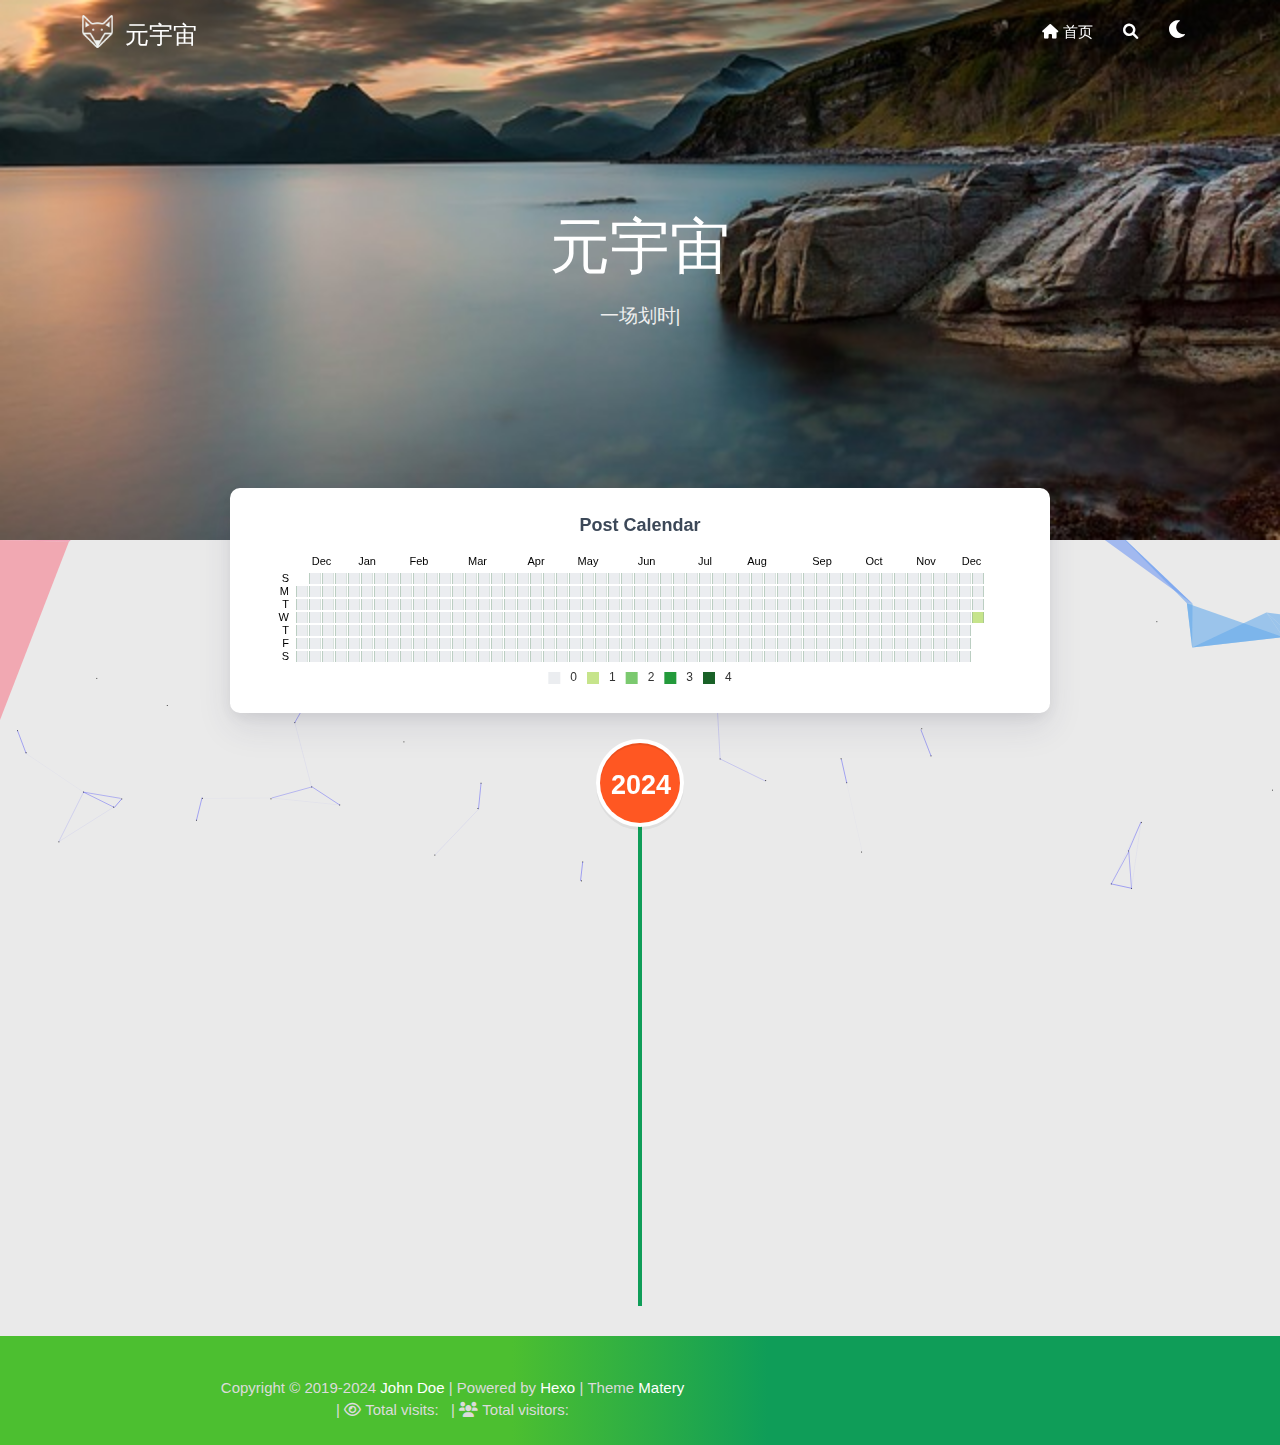
==== archives/index.html @ bee0efdf "Site updated: 2024-12-11 09:01:53" ====
<!DOCTYPE HTML>
<html lang="en">


<head>
    <meta charset="utf-8">
    <meta name="keywords" content="Archives, 元宇宙">
    <meta name="description" content="元宇宙">
    <meta http-equiv="X-UA-Compatible" content="IE=edge">
    <meta name="viewport" content="width=device-width, initial-scale=1.0, user-scalable=no">
    <meta name="renderer" content="webkit|ie-stand|ie-comp">
    <meta name="mobile-web-app-capable" content="yes">
    <meta name="format-detection" content="telephone=no">
    <meta name="apple-mobile-web-app-capable" content="yes">
    <meta name="apple-mobile-web-app-status-bar-style" content="black-translucent">
    <meta name="referrer" content="no-referrer-when-downgrade">
    <!-- Global site tag (gtag.js) - Google Analytics -->


    <title>Archives | 元宇宙</title>
    <link rel="icon" type="image/png" href="/favicon.png">
    


    <!-- bg-cover style     -->



<link rel="stylesheet" type="text/css" href="/libs/awesome/css/all.min.css">
<link rel="stylesheet" type="text/css" href="/libs/materialize/materialize.min.css">
<link rel="stylesheet" type="text/css" href="/libs/aos/aos.css">
<link rel="stylesheet" type="text/css" href="/libs/animate/animate.min.css">
<link rel="stylesheet" type="text/css" href="/libs/lightGallery/css/lightgallery.min.css">
<link rel="stylesheet" type="text/css" href="/css/matery.css">
<link rel="stylesheet" type="text/css" href="/css/my.css">
<link rel="stylesheet" type="text/css" href="/css/dark.css" media="none" onload="if(media!='all')media='all'">




    <link rel="stylesheet" href="/libs/tocbot/tocbot.css">
    <link rel="stylesheet" href="/css/post.css">




    



    <script src="/libs/jquery/jquery-3.6.0.min.js"></script>

<meta name="generator" content="Hexo 7.3.0"></head>


<body>
    <header class="navbar-fixed">
    <nav id="headNav" class="bg-color nav-transparent">
        <div id="navContainer" class="nav-wrapper container">
            <div class="brand-logo">
                <a href="/" class="waves-effect waves-light">
                    
                    <img src="/medias/logo.png" class="logo-img" alt="LOGO">
                    
                    <span class="logo-span">元宇宙</span>
                </a>
            </div>
            

<a href="#" data-target="mobile-nav" class="sidenav-trigger button-collapse"><i class="fas fa-bars"></i></a>
<ul class="right nav-menu">
  
  <li class="hide-on-med-and-down nav-item">
    
    <a href="/" class="waves-effect waves-light">
      
      <i class="fas fa-home" style="zoom: 0.6;"></i>
      
      <span>首页</span>
    </a>
    
  </li>
  
  <li>
    <a href="#searchModal" class="modal-trigger waves-effect waves-light">
      <i id="searchIcon" class="fas fa-search" title="Search" style="zoom: 0.85;"></i>
    </a>
  </li>
  <li>
    <a href="javascript:;" class="waves-effect waves-light" onclick="switchNightMode()" title="深色/浅色模式" >
      <i id="sum-moon-icon" class="fas fa-sun" style="zoom: 0.85;"></i>
    </a>
  </li>
</ul>


<div id="mobile-nav" class="side-nav sidenav">

    <div class="mobile-head bg-color">
        
        <img src="/medias/logo.png" class="logo-img circle responsive-img">
        
        <div class="logo-name">元宇宙</div>
        <div class="logo-desc">
            
            Never really desperate, only the lost of the soul.
            
        </div>
    </div>

    <ul class="menu-list mobile-menu-list">
        
        <li class="m-nav-item">
	  
		<a href="/" class="waves-effect waves-light">
			
			    <i class="fa-fw fas fa-home"></i>
			
			首页
		</a>
          
        </li>
        
        
    </ul>
</div>


        </div>

        
    </nav>

</header>

    <div class="bg-cover pd-header about-cover">
    <div class="container">
    <div class="row">
    <div class="col s10 offset-s1 m8 offset-m2 l8 offset-l2">
        <div class="brand">
            <div class="title center-align">
                
                元宇宙
                
            </div>

            <div class="description center-align">
                
                <span id="subtitle"></span>
                <script src="/libs/typed/typed.js"></script>
                <script>
                    var typed = new Typed("#subtitle", {
                        strings: [ 
                            
                                "一场划时代的虚拟演唱会即将到来",
                            
                        ],
                        startDelay: 300,
                        typeSpeed: 100,
                        loop: true,
                        backSpeed: 50,
                        showCursor: true
                    });
                </script>
                
            </div>
        </div>
    </div>
</div>


<script>
    // 每天切换 banner 图.  Switch banner image every day.
    var bannerUrl = "/medias/banner/" + new Date().getDay() + '.jpg';
    $('.bg-cover').css('background-image', 'url(' + bannerUrl + ')');
</script>
<script>
    
      var bannerUrl = "/medias/featureimages/" + Math.floor(Math.random() * 24) + '.jpg';
    
    $('.bg-cover.about-cover').css('background-image', 'url(' + bannerUrl + ')');

</script>


    </div>
</div>

<main class="content">

    
    <div class="container archive-calendar">
    <div class="card">
        <div id="post-calendar" class="card-content"></div>
    </div>
</div>

<script type="text/javascript" src="/libs/echarts/echarts.min.js"></script>
<script type="text/javascript">
    let myChart = echarts.init(document.getElementById('post-calendar'));

    

    let option = {
        title: {
            top: 0,
            text: 'Post Calendar',
            left: 'center',
            textStyle: {
                color: '#3C4858'
            }
        },
        tooltip: {
            padding: 10,
            backgroundColor: '#555',
            borderColor: '#777',
            borderWidth: 1,
            formatter: function (obj) {
                var value = obj.value;
                return '<div style="font-size: 14px;">' + value[0] + '：' + value[1] + '</div>';
            }
        },
        visualMap: {
            show: true,
            showLabel: true,
            categories: [0, 1, 2, 3, 4],
            calculable: true,
            inRange: {
                symbol: 'rect',
                color: ['#ebedf0', '#c6e48b', '#7bc96f', '#239a3b', '#196127']
            },
            itemWidth: 12,
            itemHeight: 12,
            orient: 'horizontal',
            left: 'center',
            bottom: 0
        },
        calendar: [{
            left: 'center',
            range: ["2023-12-11", "2024-12-11"],
            cellSize: [13, 13],
            splitLine: {
                show: false
            },
            itemStyle: {
                color: '#196127',
                borderColor: '#fff',
                borderWidth: 2
            },
            yearLabel: {
                show: false
            },
            monthLabel: {
                nameMap: 'en',
                fontSize: 11
            },
            dayLabel: {
                formatter: '{start}  1st',
                nameMap: 'en',
                fontSize: 11
            }
        }],
        series: [{
            type: 'heatmap',
            coordinateSystem: 'calendar',
            calendarIndex: 0,
            data: [["2023-12-11", 0], ["2023-12-12", 0], ["2023-12-13", 0], ["2023-12-14", 0], ["2023-12-15", 0], ["2023-12-16", 0], ["2023-12-17", 0], ["2023-12-18", 0], ["2023-12-19", 0], ["2023-12-20", 0], ["2023-12-21", 0], ["2023-12-22", 0], ["2023-12-23", 0], ["2023-12-24", 0], ["2023-12-25", 0], ["2023-12-26", 0], ["2023-12-27", 0], ["2023-12-28", 0], ["2023-12-29", 0], ["2023-12-30", 0], ["2023-12-31", 0], ["2024-01-01", 0], ["2024-01-02", 0], ["2024-01-03", 0], ["2024-01-04", 0], ["2024-01-05", 0], ["2024-01-06", 0], ["2024-01-07", 0], ["2024-01-08", 0], ["2024-01-09", 0], ["2024-01-10", 0], ["2024-01-11", 0], ["2024-01-12", 0], ["2024-01-13", 0], ["2024-01-14", 0], ["2024-01-15", 0], ["2024-01-16", 0], ["2024-01-17", 0], ["2024-01-18", 0], ["2024-01-19", 0], ["2024-01-20", 0], ["2024-01-21", 0], ["2024-01-22", 0], ["2024-01-23", 0], ["2024-01-24", 0], ["2024-01-25", 0], ["2024-01-26", 0], ["2024-01-27", 0], ["2024-01-28", 0], ["2024-01-29", 0], ["2024-01-30", 0], ["2024-01-31", 0], ["2024-02-01", 0], ["2024-02-02", 0], ["2024-02-03", 0], ["2024-02-04", 0], ["2024-02-05", 0], ["2024-02-06", 0], ["2024-02-07", 0], ["2024-02-08", 0], ["2024-02-09", 0], ["2024-02-10", 0], ["2024-02-11", 0], ["2024-02-12", 0], ["2024-02-13", 0], ["2024-02-14", 0], ["2024-02-15", 0], ["2024-02-16", 0], ["2024-02-17", 0], ["2024-02-18", 0], ["2024-02-19", 0], ["2024-02-20", 0], ["2024-02-21", 0], ["2024-02-22", 0], ["2024-02-23", 0], ["2024-02-24", 0], ["2024-02-25", 0], ["2024-02-26", 0], ["2024-02-27", 0], ["2024-02-28", 0], ["2024-02-29", 0], ["2024-03-01", 0], ["2024-03-02", 0], ["2024-03-03", 0], ["2024-03-04", 0], ["2024-03-05", 0], ["2024-03-06", 0], ["2024-03-07", 0], ["2024-03-08", 0], ["2024-03-09", 0], ["2024-03-10", 0], ["2024-03-11", 0], ["2024-03-12", 0], ["2024-03-13", 0], ["2024-03-14", 0], ["2024-03-15", 0], ["2024-03-16", 0], ["2024-03-17", 0], ["2024-03-18", 0], ["2024-03-19", 0], ["2024-03-20", 0], ["2024-03-21", 0], ["2024-03-22", 0], ["2024-03-23", 0], ["2024-03-24", 0], ["2024-03-25", 0], ["2024-03-26", 0], ["2024-03-27", 0], ["2024-03-28", 0], ["2024-03-29", 0], ["2024-03-30", 0], ["2024-03-31", 0], ["2024-04-01", 0], ["2024-04-02", 0], ["2024-04-03", 0], ["2024-04-04", 0], ["2024-04-05", 0], ["2024-04-06", 0], ["2024-04-07", 0], ["2024-04-08", 0], ["2024-04-09", 0], ["2024-04-10", 0], ["2024-04-11", 0], ["2024-04-12", 0], ["2024-04-13", 0], ["2024-04-14", 0], ["2024-04-15", 0], ["2024-04-16", 0], ["2024-04-17", 0], ["2024-04-18", 0], ["2024-04-19", 0], ["2024-04-20", 0], ["2024-04-21", 0], ["2024-04-22", 0], ["2024-04-23", 0], ["2024-04-24", 0], ["2024-04-25", 0], ["2024-04-26", 0], ["2024-04-27", 0], ["2024-04-28", 0], ["2024-04-29", 0], ["2024-04-30", 0], ["2024-05-01", 0], ["2024-05-02", 0], ["2024-05-03", 0], ["2024-05-04", 0], ["2024-05-05", 0], ["2024-05-06", 0], ["2024-05-07", 0], ["2024-05-08", 0], ["2024-05-09", 0], ["2024-05-10", 0], ["2024-05-11", 0], ["2024-05-12", 0], ["2024-05-13", 0], ["2024-05-14", 0], ["2024-05-15", 0], ["2024-05-16", 0], ["2024-05-17", 0], ["2024-05-18", 0], ["2024-05-19", 0], ["2024-05-20", 0], ["2024-05-21", 0], ["2024-05-22", 0], ["2024-05-23", 0], ["2024-05-24", 0], ["2024-05-25", 0], ["2024-05-26", 0], ["2024-05-27", 0], ["2024-05-28", 0], ["2024-05-29", 0], ["2024-05-30", 0], ["2024-05-31", 0], ["2024-06-01", 0], ["2024-06-02", 0], ["2024-06-03", 0], ["2024-06-04", 0], ["2024-06-05", 0], ["2024-06-06", 0], ["2024-06-07", 0], ["2024-06-08", 0], ["2024-06-09", 0], ["2024-06-10", 0], ["2024-06-11", 0], ["2024-06-12", 0], ["2024-06-13", 0], ["2024-06-14", 0], ["2024-06-15", 0], ["2024-06-16", 0], ["2024-06-17", 0], ["2024-06-18", 0], ["2024-06-19", 0], ["2024-06-20", 0], ["2024-06-21", 0], ["2024-06-22", 0], ["2024-06-23", 0], ["2024-06-24", 0], ["2024-06-25", 0], ["2024-06-26", 0], ["2024-06-27", 0], ["2024-06-28", 0], ["2024-06-29", 0], ["2024-06-30", 0], ["2024-07-01", 0], ["2024-07-02", 0], ["2024-07-03", 0], ["2024-07-04", 0], ["2024-07-05", 0], ["2024-07-06", 0], ["2024-07-07", 0], ["2024-07-08", 0], ["2024-07-09", 0], ["2024-07-10", 0], ["2024-07-11", 0], ["2024-07-12", 0], ["2024-07-13", 0], ["2024-07-14", 0], ["2024-07-15", 0], ["2024-07-16", 0], ["2024-07-17", 0], ["2024-07-18", 0], ["2024-07-19", 0], ["2024-07-20", 0], ["2024-07-21", 0], ["2024-07-22", 0], ["2024-07-23", 0], ["2024-07-24", 0], ["2024-07-25", 0], ["2024-07-26", 0], ["2024-07-27", 0], ["2024-07-28", 0], ["2024-07-29", 0], ["2024-07-30", 0], ["2024-07-31", 0], ["2024-08-01", 0], ["2024-08-02", 0], ["2024-08-03", 0], ["2024-08-04", 0], ["2024-08-05", 0], ["2024-08-06", 0], ["2024-08-07", 0], ["2024-08-08", 0], ["2024-08-09", 0], ["2024-08-10", 0], ["2024-08-11", 0], ["2024-08-12", 0], ["2024-08-13", 0], ["2024-08-14", 0], ["2024-08-15", 0], ["2024-08-16", 0], ["2024-08-17", 0], ["2024-08-18", 0], ["2024-08-19", 0], ["2024-08-20", 0], ["2024-08-21", 0], ["2024-08-22", 0], ["2024-08-23", 0], ["2024-08-24", 0], ["2024-08-25", 0], ["2024-08-26", 0], ["2024-08-27", 0], ["2024-08-28", 0], ["2024-08-29", 0], ["2024-08-30", 0], ["2024-08-31", 0], ["2024-09-01", 0], ["2024-09-02", 0], ["2024-09-03", 0], ["2024-09-04", 0], ["2024-09-05", 0], ["2024-09-06", 0], ["2024-09-07", 0], ["2024-09-08", 0], ["2024-09-09", 0], ["2024-09-10", 0], ["2024-09-11", 0], ["2024-09-12", 0], ["2024-09-13", 0], ["2024-09-14", 0], ["2024-09-15", 0], ["2024-09-16", 0], ["2024-09-17", 0], ["2024-09-18", 0], ["2024-09-19", 0], ["2024-09-20", 0], ["2024-09-21", 0], ["2024-09-22", 0], ["2024-09-23", 0], ["2024-09-24", 0], ["2024-09-25", 0], ["2024-09-26", 0], ["2024-09-27", 0], ["2024-09-28", 0], ["2024-09-29", 0], ["2024-09-30", 0], ["2024-10-01", 0], ["2024-10-02", 0], ["2024-10-03", 0], ["2024-10-04", 0], ["2024-10-05", 0], ["2024-10-06", 0], ["2024-10-07", 0], ["2024-10-08", 0], ["2024-10-09", 0], ["2024-10-10", 0], ["2024-10-11", 0], ["2024-10-12", 0], ["2024-10-13", 0], ["2024-10-14", 0], ["2024-10-15", 0], ["2024-10-16", 0], ["2024-10-17", 0], ["2024-10-18", 0], ["2024-10-19", 0], ["2024-10-20", 0], ["2024-10-21", 0], ["2024-10-22", 0], ["2024-10-23", 0], ["2024-10-24", 0], ["2024-10-25", 0], ["2024-10-26", 0], ["2024-10-27", 0], ["2024-10-28", 0], ["2024-10-29", 0], ["2024-10-30", 0], ["2024-10-31", 0], ["2024-11-01", 0], ["2024-11-02", 0], ["2024-11-03", 0], ["2024-11-04", 0], ["2024-11-05", 0], ["2024-11-06", 0], ["2024-11-07", 0], ["2024-11-08", 0], ["2024-11-09", 0], ["2024-11-10", 0], ["2024-11-11", 0], ["2024-11-12", 0], ["2024-11-13", 0], ["2024-11-14", 0], ["2024-11-15", 0], ["2024-11-16", 0], ["2024-11-17", 0], ["2024-11-18", 0], ["2024-11-19", 0], ["2024-11-20", 0], ["2024-11-21", 0], ["2024-11-22", 0], ["2024-11-23", 0], ["2024-11-24", 0], ["2024-11-25", 0], ["2024-11-26", 0], ["2024-11-27", 0], ["2024-11-28", 0], ["2024-11-29", 0], ["2024-11-30", 0], ["2024-12-01", 0], ["2024-12-02", 0], ["2024-12-03", 0], ["2024-12-04", 0], ["2024-12-05", 0], ["2024-12-06", 0], ["2024-12-07", 0], ["2024-12-08", 0], ["2024-12-09", 0], ["2024-12-10", 0], ["2024-12-11", 1]]
        }]

    };

    myChart.setOption(option);
</script>

    

    

    <div id="cd-timeline" class="container">
        
        <div class="cd-timeline-block">

            
            
            
            <div class="cd-timeline-img year" data-aos="zoom-in-up">
                <a href="/archives/2024">2024</a>
            </div>
            

            
            
            
            <div class="cd-timeline-img month" data-aos="zoom-in-up">
                <a href="/archives/2024/12">12</a>
            </div>
            

            
            <div class="cd-timeline-img day" data-aos="zoom-in-up">
                <span>11</span>
            </div>
            <article class="cd-timeline-content" data-aos="fade-up">
                <div class="article col s12 m6">
                    <div class="card">
                        <a href="/2024/12/11/%E6%96%B0%E6%97%B6%E4%BB%A3%E4%BC%A0%E6%92%AD%E5%AA%92%E4%BB%8B%E6%8A%80%E6%9C%AF%E4%B8%8B%E7%9A%84%E5%85%83%E5%AE%87%E5%AE%99%E6%BC%94%E5%94%B1%E4%BC%9A/">
                            <div class="card-image">
                                
                                
                                <img src="/medias/featureimages/19.jpg" class="responsive-img" alt="新时代传播媒介技术下的元宇宙演唱会">
                                
                                <span class="card-title">新时代传播媒介技术下的元宇宙演唱会</span>
                            </div>
                        </a>
                        <div class="card-content article-content">
                            <div class="summary block-with-text">
                                
                                    # 新时代传播媒介技术下的元宇宙演唱会
# 摘要
​	本文旨在探讨元宇宙技术如何重塑演唱会体验，特别是虚拟演唱会的兴起及其对传统演出模式的挑战。以下为论文的第一部分内容。
# 一、引言
​	随着 “元宇宙” 概念的兴起，传统的娱乐方式正经历
                                
                            </div>
                            <div class="publish-info">
                                <span class="publish-date">
                                    <i class="far fa-clock fa-fw icon-date"></i>2024-12-11
                                </span>
                                <span class="publish-author">
                                    
                                    <i class="fas fa-user fa-fw"></i>
                                    John Doe
                                    
                                </span>
                            </div>
                        </div>

                        
                    </div>
                </div>
            </article>
        </div>
        
    </div>

</main>




    <footer class="page-footer bg-color">
    
        <link rel="stylesheet" href="/libs/aplayer/APlayer.min.css">
<style>
    .aplayer .aplayer-lrc p {
        
        display: none;
        
        font-size: 12px;
        font-weight: 700;
        line-height: 16px !important;
    }

    .aplayer .aplayer-lrc p.aplayer-lrc-current {
        
        display: none;
        
        font-size: 15px;
        color: #42b983;
    }

    
    .aplayer.aplayer-fixed.aplayer-narrow .aplayer-body {
        left: -66px !important;
    }

    .aplayer.aplayer-fixed.aplayer-narrow .aplayer-body:hover {
        left: 0px !important;
    }

    
</style>
<div class="">
    
    <div class="row">
        <meting-js class="col l8 offset-l2 m10 offset-m1 s12"
                   server="netease"
                   type="playlist"
                   id="503838841"
                   fixed='true'
                   autoplay='false'
                   theme='#42b983'
                   loop='all'
                   order='random'
                   preload='auto'
                   volume='0.7'
                   list-folded='true'
        >
        </meting-js>
    </div>
</div>

<script src="/libs/aplayer/APlayer.min.js"></script>
<script src="/libs/aplayer/Meting.min.js"></script>

    

    <div class="container row center-align"
         style="margin-bottom: 0px !important;">
        <div class="col s12 m8 l8 copy-right">
            Copyright&nbsp;&copy;
            
                <span id="year">2019-2024</span>
            
            <a href="/about" target="_blank">John Doe</a>
            |&nbsp;Powered by&nbsp;<a href="https://hexo.io/" target="_blank">Hexo</a>
            |&nbsp;Theme&nbsp;<a href="https://github.com/blinkfox/hexo-theme-matery" target="_blank">Matery</a>
            
            <br>
            
            
            
                
            
            
                <span id="busuanzi_container_site_pv">
                &nbsp;|&nbsp;<i class="far fa-eye"></i>&nbsp;Total visits:&nbsp;
                    <span id="busuanzi_value_site_pv" class="white-color"></span>
            </span>
            
            
                <span id="busuanzi_container_site_uv">
                &nbsp;|&nbsp;<i class="fas fa-users"></i>&nbsp;Total visitors:&nbsp;
                    <span id="busuanzi_value_site_uv" class="white-color"></span>
            </span>
            
            <br>

            <!-- 运行天数提醒. -->
            
            <br>
            
        </div>
        <div class="col s12 m4 l4 social-link social-statis">














</div>
    </div>
</footer>

<div class="progress-bar"></div>


    <!-- 搜索遮罩框 -->
<div id="searchModal" class="modal">
    <div class="modal-content">
        <div class="search-header">
            <span class="title"><i class="fas fa-search"></i>&nbsp;&nbsp;Search</span>
            <input type="search" id="searchInput" name="s" placeholder="Please enter a search keyword"
                   class="search-input">
        </div>
        <div id="searchResult"></div>
    </div>
</div>

<script type="text/javascript">
$(function () {
    var searchFunc = function (path, search_id, content_id) {
        'use strict';
        $.ajax({
            url: path,
            dataType: "xml",
            success: function (xmlResponse) {
                // get the contents from search data
                var datas = $("entry", xmlResponse).map(function () {
                    return {
                        title: $("title", this).text(),
                        content: $("content", this).text(),
                        url: $("url", this).text()
                    };
                }).get();
                var $input = document.getElementById(search_id);
                var $resultContent = document.getElementById(content_id);
                $input.addEventListener('input', function () {
                    var str = '<ul class=\"search-result-list\">';
                    var keywords = this.value.trim().toLowerCase().split(/[\s\-]+/);
                    $resultContent.innerHTML = "";
                    if (this.value.trim().length <= 0) {
                        return;
                    }
                    // perform local searching
                    datas.forEach(function (data) {
                        var isMatch = true;
                        var data_title = data.title.trim().toLowerCase();
                        var data_content = data.content.trim().replace(/<[^>]+>/g, "").toLowerCase();
                        var data_url = data.url;
                        data_url = data_url.indexOf('/') === 0 ? data.url : '/' + data_url;
                        var index_title = -1;
                        var index_content = -1;
                        var first_occur = -1;
                        // only match artiles with not empty titles and contents
                        if (data_title !== '' && data_content !== '') {
                            keywords.forEach(function (keyword, i) {
                                index_title = data_title.indexOf(keyword);
                                index_content = data_content.indexOf(keyword);
                                if (index_title < 0 && index_content < 0) {
                                    isMatch = false;
                                } else {
                                    if (index_content < 0) {
                                        index_content = 0;
                                    }
                                    if (i === 0) {
                                        first_occur = index_content;
                                    }
                                }
                            });
                        }
                        // show search results
                        if (isMatch) {
                            str += "<li><a href='" + data_url + "' class='search-result-title'>" + data_title + "</a>";
                            var content = data.content.trim().replace(/<[^>]+>/g, "");
                            if (first_occur >= 0) {
                                // cut out 100 characters
                                var start = first_occur - 20;
                                var end = first_occur + 80;
                                if (start < 0) {
                                    start = 0;
                                }
                                if (start === 0) {
                                    end = 100;
                                }
                                if (end > content.length) {
                                    end = content.length;
                                }
                                var match_content = content.substr(start, end);
                                // highlight all keywords
                                keywords.forEach(function (keyword) {
                                    var regS = new RegExp(keyword, "gi");
                                    match_content = match_content.replace(regS, "<em class=\"search-keyword\">" + keyword + "</em>");
                                });

                                str += "<p class=\"search-result\">" + match_content + "...</p>"
                            }
                            str += "</li>";
                        }
                    });
                    str += "</ul>";
                    $resultContent.innerHTML = str;
                });
            }
        });
    };

    searchFunc('/search.xml', 'searchInput', 'searchResult');
});
</script>

    <!-- 白天和黑夜主题 -->
<div class="stars-con">
    <div id="stars"></div>
    <div id="stars2"></div>
    <div id="stars3"></div>  
</div>

<script>
    function switchNightMode() {
        $('<div class="Cuteen_DarkSky"><div class="Cuteen_DarkPlanet"></div></div>').appendTo($('body')),
        setTimeout(function () {
            $('body').hasClass('DarkMode') 
            ? ($('body').removeClass('DarkMode'), localStorage.setItem('isDark', '0'), $('#sum-moon-icon').removeClass("fa-sun").addClass('fa-moon')) 
            : ($('body').addClass('DarkMode'), localStorage.setItem('isDark', '1'), $('#sum-moon-icon').addClass("fa-sun").removeClass('fa-moon')),
            
            setTimeout(function () {
            $('.Cuteen_DarkSky').fadeOut(1e3, function () {
                $(this).remove()
            })
            }, 2e3)
        })
    }
</script>

    <!-- 回到顶部按钮 -->
<div id="backTop" class="top-scroll">
    <a class="btn-floating btn-large waves-effect waves-light" href="#!">
        <i class="fas fa-arrow-up"></i>
    </a>
</div>


    <script src="/libs/materialize/materialize.min.js"></script>
    <script src="/libs/masonry/masonry.pkgd.min.js"></script>
    <script src="/libs/aos/aos.js"></script>
    <script src="/libs/scrollprogress/scrollProgress.min.js"></script>
    <script src="/libs/lightGallery/js/lightgallery-all.min.js"></script>
    <script src="/js/matery.js"></script>

    

    
    
    

    <!-- 雪花特效 -->
    

    <!-- 鼠标星星特效 -->
    

     
        <script src="https://ssl.captcha.qq.com/TCaptcha.js"></script>
        <script src="/libs/others/TencentCaptcha.js"></script>
        <button id="TencentCaptcha" data-appid="xxxxxxxxxx" data-cbfn="callback" type="button" hidden></button>
    

    <!-- Baidu Analytics -->

    <!-- Baidu Push -->

<script>
    (function () {
        var bp = document.createElement('script');
        var curProtocol = window.location.protocol.split(':')[0];
        if (curProtocol === 'https') {
            bp.src = 'https://zz.bdstatic.com/linksubmit/push.js';
        } else {
            bp.src = 'http://push.zhanzhang.baidu.com/push.js';
        }
        var s = document.getElementsByTagName("script")[0];
        s.parentNode.insertBefore(bp, s);
    })();
</script>

    
    <script src="/libs/others/clicklove.js" async="async"></script>
    
    
    <script async src="/libs/others/busuanzi.pure.mini.js"></script>
    

    

    

    <!--腾讯兔小巢-->
    
    
    <script type="text/javascript" color="0,0,255"
        pointColor="0,0,255" opacity='0.7'
        zIndex="-1" count="99"
        src="/libs/background/canvas-nest.js"></script>
    

    
    
    <script type="text/javascript" size="150" alpha='0.6'
        zIndex="-1" src="/libs/background/ribbon-refresh.min.js" async="async"></script>
    

    

    
    <script src="/libs/instantpage/instantpage.js" type="module"></script>
    

</body>

</html>
---- libs/lightGallery/css/lightgallery.min.css ----
@font-face{font-family:lg;src:url(../fonts/lg.ttf?22t19m) format("truetype"),url(../fonts/lg.woff?22t19m) format("woff"),url(../fonts/lg.svg?22t19m#lg) format("svg");font-weight:400;font-style:normal;font-display:block}.lg-icon{font-family:lg!important;speak:never;font-style:normal;font-weight:400;font-variant:normal;text-transform:none;line-height:1;-webkit-font-smoothing:antialiased;-moz-osx-font-smoothing:grayscale}.lg-actions .lg-next,.lg-actions .lg-prev{background-color:rgba(0,0,0,.45);border-radius:2px;color:#999;cursor:pointer;display:block;font-size:22px;margin-top:-10px;padding:8px 10px 9px;position:absolute;top:50%;z-index:1080;border:none;outline:0}.lg-actions .lg-next.disabled,.lg-actions .lg-prev.disabled{pointer-events:none;opacity:.5}.lg-actions .lg-next:hover,.lg-actions .lg-prev:hover{color:#FFF}.lg-actions .lg-next{right:20px}.lg-actions .lg-next:before{content:"\e095"}.lg-actions .lg-prev{left:20px}.lg-actions .lg-prev:after{content:"\e094"}@keyframes lg-right-end{0%,100%{left:0}50%{left:-30px}}@keyframes lg-left-end{0%,100%{left:0}50%{left:30px}}.lg-outer.lg-right-end .lg-object{animation:lg-right-end .3s;position:relative}.lg-outer.lg-left-end .lg-object{animation:lg-left-end .3s;position:relative}.lg-toolbar{z-index:1082;left:0;position:absolute;top:0;width:100%;background-color:rgba(0,0,0,.45)}.lg-toolbar .lg-icon{color:#999;cursor:pointer;float:right;font-size:24px;height:47px;line-height:27px;padding:10px 0;text-align:center;width:50px;text-decoration:none!important;outline:0;background:0 0;border:none;box-shadow:none;transition:color .2s linear}.lg-toolbar .lg-icon:hover{color:#FFF}.lg-toolbar .lg-close:after{content:"\e070"}.lg-toolbar .lg-download:after{content:"\e0f2"}.lg-sub-html{background-color:rgba(0,0,0,.45);bottom:0;color:#EEE;font-size:16px;left:0;padding:10px 40px;position:fixed;right:0;text-align:center;z-index:1080}.lg-sub-html h4{margin:0;font-size:13px;font-weight:700}.lg-sub-html p{font-size:12px;margin:5px 0 0}#lg-counter{color:#999;display:inline-block;font-size:16px;padding-left:20px;padding-top:12px;vertical-align:middle}.lg-next,.lg-prev,.lg-toolbar{opacity:1;transition:transform .35s cubic-bezier(0,0,.25,1) 0s,opacity .35s cubic-bezier(0,0,.25,1) 0s,color .2s linear}.lg-hide-items .lg-prev{opacity:0;transform:translate3d(-10px,0,0)}.lg-hide-items .lg-next{opacity:0;transform:translate3d(10px,0,0)}.lg-hide-items .lg-toolbar{opacity:0;transform:translate3d(0,-10px,0)}body:not(.lg-from-hash) .lg-outer.lg-start-zoom .lg-object{transform:scale3d(.5,.5,.5);opacity:0;transition:transform 250ms cubic-bezier(0,0,.25,1) 0s,opacity 250ms cubic-bezier(0,0,.25,1)!important;transform-origin:50% 50%}body:not(.lg-from-hash) .lg-outer.lg-start-zoom .lg-item.lg-complete .lg-object{transform:scale3d(1,1,1);opacity:1}.lg-outer .lg-thumb-outer{background-color:#0D0A0A;bottom:0;position:absolute;width:100%;z-index:1080;max-height:350px;transform:translate3d(0,100%,0);transition:transform .25s cubic-bezier(0,0,.25,1) 0s}.lg-outer .lg-thumb-outer.lg-grab .lg-thumb-item{cursor:-o-grab;cursor:-ms-grab;cursor:grab}.lg-outer .lg-thumb-outer.lg-grabbing .lg-thumb-item{cursor:move;cursor:-o-grabbing;cursor:-ms-grabbing;cursor:grabbing}.lg-outer .lg-thumb-outer.lg-dragging .lg-thumb{transition-duration:0s!important}.lg-outer.lg-thumb-open .lg-thumb-outer{transform:translate3d(0,0,0)}.lg-outer .lg-thumb{padding:10px 0;height:100%;margin-bottom:-5px}.lg-outer .lg-thumb-item{cursor:pointer;float:left;overflow:hidden;height:100%;border:2px solid #FFF;border-radius:4px;margin-bottom:5px}@media (min-width:1025px){.lg-outer .lg-thumb-item{transition:border-color .25s ease}}.lg-outer .lg-thumb-item.active,.lg-outer .lg-thumb-item:hover{border-color:#a90707}.lg-outer .lg-thumb-item img{width:100%;height:100%;-o-object-fit:cover;object-fit:cover}.lg-outer.lg-has-thumb .lg-item{padding-bottom:120px}.lg-outer.lg-can-toggle .lg-item{padding-bottom:0}.lg-outer.lg-pull-caption-up .lg-sub-html{transition:bottom .25s ease}.lg-outer.lg-pull-caption-up.lg-thumb-open .lg-sub-html{bottom:100px}.lg-outer .lg-toogle-thumb{background-color:#0D0A0A;border-radius:2px 2px 0 0;color:#999;cursor:pointer;font-size:24px;height:39px;line-height:27px;padding:5px 0;position:absolute;right:20px;text-align:center;top:-39px;width:50px;outline:0;border:none}.lg-outer .lg-toogle-thumb:after{content:"\e1ff"}.lg-outer .lg-toogle-thumb:hover{color:#FFF}.lg-outer .lg-video-cont{display:inline-block;vertical-align:middle;max-width:1140px;max-height:100%;width:100%;padding:0 5px}.lg-outer .lg-video{width:100%;height:0;padding-bottom:56.25%;overflow:hidden;position:relative}.lg-outer .lg-video .lg-object{display:inline-block;position:absolute;top:0;left:0;width:100%!important;height:100%!important}.lg-outer .lg-video .lg-video-play{width:84px;height:59px;position:absolute;left:50%;top:50%;margin-left:-42px;margin-top:-30px;z-index:1080;cursor:pointer}.lg-outer .lg-has-iframe .lg-video{-webkit-overflow-scrolling:touch;overflow:auto}.lg-outer .lg-has-vimeo .lg-video-play{background:url(../img/vimeo-play.png) no-repeat}.lg-outer .lg-has-vimeo:hover .lg-video-play{background:url(../img/vimeo-play.png) 0 -58px no-repeat}.lg-outer .lg-has-html5 .lg-video-play{background:url(../img/video-play.png) no-repeat;height:64px;margin-left:-32px;margin-top:-32px;width:64px;opacity:.8}.lg-outer .lg-has-html5:hover .lg-video-play{opacity:1}.lg-outer .lg-has-youtube .lg-video-play{background:url(../img/youtube-play.png) no-repeat}.lg-outer .lg-has-youtube:hover .lg-video-play{background:url(../img/youtube-play.png) 0 -60px no-repeat}.lg-outer .lg-video-object{width:100%!important;height:100%!important;position:absolute;top:0;left:0}.lg-outer .lg-has-video .lg-video-object{visibility:hidden}.lg-outer .lg-has-video.lg-video-playing .lg-object,.lg-outer .lg-has-video.lg-video-playing .lg-video-play{display:none}.lg-outer .lg-has-video.lg-video-playing .lg-video-object{visibility:visible}.lg-progress-bar{background-color:#333;height:5px;left:0;position:absolute;top:0;width:100%;z-index:1083;opacity:0;transition:opacity 80ms ease 0s}.lg-progress-bar .lg-progress{background-color:#a90707;height:5px;width:0}.lg-progress-bar.lg-start .lg-progress{width:100%}.lg-show-autoplay .lg-progress-bar{opacity:1}.lg-autoplay-button:after{content:"\e01d"}.lg-show-autoplay .lg-autoplay-button:after{content:"\e01a"}.lg-outer.lg-css3.lg-zoom-dragging .lg-item.lg-complete.lg-zoomable .lg-image,.lg-outer.lg-css3.lg-zoom-dragging .lg-item.lg-complete.lg-zoomable .lg-img-wrap{transition-duration:0s}.lg-outer.lg-use-transition-for-zoom .lg-item.lg-complete.lg-zoomable .lg-img-wrap{transition:transform .3s cubic-bezier(0,0,.25,1) 0s}.lg-outer.lg-use-left-for-zoom .lg-item.lg-complete.lg-zoomable .lg-img-wrap{transition:left .3s cubic-bezier(0,0,.25,1) 0s,top .3s cubic-bezier(0,0,.25,1) 0s}.lg-outer .lg-item.lg-complete.lg-zoomable .lg-img-wrap{transform:translate3d(0,0,0);backface-visibility:hidden}.lg-outer .lg-item.lg-complete.lg-zoomable .lg-image{transform:scale3d(1,1,1);transition:transform .3s cubic-bezier(0,0,.25,1) 0s,opacity .15s!important;transform-origin:0 0;backface-visibility:hidden}#lg-zoom-in:after{content:"\e311"}#lg-actual-size{font-size:20px}#lg-actual-size:after{content:"\e033"}#lg-zoom-out{opacity:.5;pointer-events:none}#lg-zoom-out:after{content:"\e312"}.lg-zoomed #lg-zoom-out{opacity:1;pointer-events:auto}.lg-outer .lg-pager-outer{bottom:60px;left:0;position:absolute;right:0;text-align:center;z-index:1080;height:10px}.lg-outer .lg-pager-outer.lg-pager-hover .lg-pager-cont{overflow:visible}.lg-outer .lg-pager-cont{cursor:pointer;display:inline-block;overflow:hidden;position:relative;vertical-align:top;margin:0 5px}.lg-outer .lg-pager-cont:hover .lg-pager-thumb-cont{opacity:1;transform:translate3d(0,0,0)}.lg-outer .lg-pager-cont.lg-pager-active .lg-pager{box-shadow:0 0 0 2px #fff inset}.lg-outer .lg-pager-thumb-cont{background-color:#fff;color:#FFF;bottom:100%;height:83px;left:0;margin-bottom:20px;margin-left:-60px;opacity:0;padding:5px;position:absolute;width:120px;border-radius:3px;transition:opacity .15s ease 0s,transform .15s ease 0s;transform:translate3d(0,5px,0)}.lg-outer .lg-pager-thumb-cont img{width:100%;height:100%}.lg-outer .lg-pager{background-color:rgba(255,255,255,.5);border-radius:50%;box-shadow:0 0 0 8px rgba(255,255,255,.7) inset;display:block;height:12px;transition:box-shadow .3s ease 0s;width:12px}.lg-outer .lg-pager:focus,.lg-outer .lg-pager:hover{box-shadow:0 0 0 8px #fff inset}.lg-outer .lg-caret{border-left:10px solid transparent;border-right:10px solid transparent;border-top:10px dashed;bottom:-10px;display:inline-block;height:0;left:50%;margin-left:-5px;position:absolute;vertical-align:middle;width:0}.lg-fullscreen:after{content:"\e20c"}.lg-fullscreen-on .lg-fullscreen:after{content:"\e20d"}.lg-outer #lg-dropdown-overlay{background-color:rgba(0,0,0,.25);bottom:0;cursor:default;left:0;position:fixed;right:0;top:0;z-index:1081;opacity:0;visibility:hidden;transition:visibility 0s linear .18s,opacity .18s linear 0s}.lg-outer.lg-dropdown-active #lg-dropdown-overlay,.lg-outer.lg-dropdown-active .lg-dropdown{transition-delay:0s;transform:translate3d(0,0,0);opacity:1;visibility:visible}.lg-outer.lg-dropdown-active #lg-share{color:#FFF}.lg-outer .lg-dropdown{background-color:#fff;border-radius:2px;font-size:14px;list-style-type:none;margin:0;padding:10px 0;position:absolute;right:0;text-align:left;top:50px;opacity:0;visibility:hidden;transform:translate3d(0,5px,0);transition:transform .18s linear 0s,visibility 0s linear .5s,opacity .18s linear 0s}.lg-outer .lg-dropdown:after{content:"";display:block;height:0;width:0;position:absolute;border:8px solid transparent;border-bottom-color:#FFF;right:16px;top:-16px}.lg-outer .lg-dropdown>li:last-child{margin-bottom:0}.lg-outer .lg-dropdown>li:hover .lg-icon,.lg-outer .lg-dropdown>li:hover a{color:#333}.lg-outer .lg-dropdown a{color:#333;display:block;white-space:pre;padding:4px 12px;font-family:"Open Sans","Helvetica Neue",Helvetica,Arial,sans-serif;font-size:12px}.lg-outer .lg-dropdown a:hover{background-color:rgba(0,0,0,.07)}.lg-outer .lg-dropdown .lg-dropdown-text{display:inline-block;line-height:1;margin-top:-3px;vertical-align:middle}.lg-outer .lg-dropdown .lg-icon{color:#333;display:inline-block;float:none;font-size:20px;height:auto;line-height:1;margin-right:8px;padding:0;vertical-align:middle;width:auto}.lg-outer,.lg-outer .lg,.lg-outer .lg-inner{height:100%;width:100%}.lg-outer #lg-share{position:relative}.lg-outer #lg-share:after{content:"\e80d"}.lg-outer #lg-share-facebook .lg-icon{color:#3b5998}.lg-outer #lg-share-facebook .lg-icon:after{content:"\e904"}.lg-outer #lg-share-twitter .lg-icon{color:#00aced}.lg-outer #lg-share-twitter .lg-icon:after{content:"\e907"}.lg-outer #lg-share-googleplus .lg-icon{color:#dd4b39}.lg-outer #lg-share-googleplus .lg-icon:after{content:"\e905"}.lg-outer #lg-share-pinterest .lg-icon{color:#cb2027}.lg-outer #lg-share-pinterest .lg-icon:after{content:"\e906"}.lg-outer .lg-img-rotate{position:absolute;padding:0 5px;left:0;right:0;top:0;bottom:0;transition:transform .3s cubic-bezier(.32,0,.67,0) 0s}.lg-rotate-left:after{content:"\e900"}.lg-rotate-right:after{content:"\e901"}.lg-icon.lg-flip-hor,.lg-icon.lg-flip-ver{font-size:26px}.lg-flip-ver:after{content:"\e903"}.lg-flip-hor:after{content:"\e902"}.lg-group:after{content:"";display:table;clear:both}.lg-outer{position:fixed;top:0;left:0;z-index:1050;text-align:left;opacity:0;outline:0;transition:opacity .15s ease 0s}.lg-outer *{box-sizing:border-box}.lg-outer.lg-visible{opacity:1}.lg-outer.lg-css3 .lg-item.lg-current,.lg-outer.lg-css3 .lg-item.lg-next-slide,.lg-outer.lg-css3 .lg-item.lg-prev-slide{transition-duration:inherit!important;transition-timing-function:inherit!important}.lg-outer.lg-css3.lg-dragging .lg-item.lg-current,.lg-outer.lg-css3.lg-dragging .lg-item.lg-next-slide,.lg-outer.lg-css3.lg-dragging .lg-item.lg-prev-slide{transition-duration:0s!important;opacity:1}.lg-outer.lg-grab img.lg-object{cursor:-o-grab;cursor:-ms-grab;cursor:grab}.lg-outer.lg-grabbing img.lg-object{cursor:move;cursor:-o-grabbing;cursor:-ms-grabbing;cursor:grabbing}.lg-outer .lg{position:relative;overflow:hidden;margin-left:auto;margin-right:auto;max-width:100%;max-height:100%}.lg-outer .lg-inner{position:absolute;left:0;top:0;white-space:nowrap}.lg-outer .lg-item{background:url(../img/loading.gif) center center no-repeat;display:none!important}.lg-outer.lg-css .lg-current,.lg-outer.lg-css3 .lg-current,.lg-outer.lg-css3 .lg-next-slide,.lg-outer.lg-css3 .lg-prev-slide{display:inline-block!important}.lg-outer .lg-img-wrap,.lg-outer .lg-item{display:inline-block;text-align:center;position:absolute;width:100%;height:100%}.lg-outer .lg-img-wrap:before,.lg-outer .lg-item:before{content:"";display:inline-block;height:50%;width:1px;margin-right:-1px}.lg-outer .lg-img-wrap{position:absolute;padding:0 5px;left:0;right:0;top:0;bottom:0}.lg-outer .lg-item.lg-complete{background-image:none}.lg-outer .lg-item.lg-current{z-index:1060}.lg-outer .lg-image{display:inline-block;vertical-align:middle;max-width:100%;max-height:100%;width:auto!important;height:auto!important}.lg-outer.lg-show-after-load .lg-item .lg-object,.lg-outer.lg-show-after-load .lg-item .lg-video-play{opacity:0;transition:opacity .15s ease 0s}.lg-outer.lg-show-after-load .lg-item.lg-complete .lg-object,.lg-outer.lg-show-after-load .lg-item.lg-complete .lg-video-play{opacity:1}.lg-outer .lg-empty-html,.lg-outer.lg-hide-download #lg-download{display:none}.lg-backdrop{position:fixed;top:0;left:0;right:0;bottom:0;z-index:1040;background-color:#000;opacity:0;transition:opacity .15s ease 0s}.lg-backdrop.in{opacity:1}.lg-css3.lg-no-trans .lg-current,.lg-css3.lg-no-trans .lg-next-slide,.lg-css3.lg-no-trans .lg-prev-slide{transition:none 0s ease 0s!important}.lg-css3.lg-use-css3 .lg-item,.lg-css3.lg-use-left .lg-item{backface-visibility:hidden}.lg-css3.lg-fade .lg-item{opacity:0}.lg-css3.lg-fade .lg-item.lg-current{opacity:1}.lg-css3.lg-fade .lg-item.lg-current,.lg-css3.lg-fade .lg-item.lg-next-slide,.lg-css3.lg-fade .lg-item.lg-prev-slide{transition:opacity .1s ease 0s}.lg-css3.lg-slide.lg-use-css3 .lg-item{opacity:0}.lg-css3.lg-slide.lg-use-css3 .lg-item.lg-prev-slide{transform:translate3d(-100%,0,0)}.lg-css3.lg-slide.lg-use-css3 .lg-item.lg-next-slide{transform:translate3d(100%,0,0)}.lg-css3.lg-slide.lg-use-css3 .lg-item.lg-current{transform:translate3d(0,0,0);opacity:1}.lg-css3.lg-slide.lg-use-css3 .lg-item.lg-current,.lg-css3.lg-slide.lg-use-css3 .lg-item.lg-next-slide,.lg-css3.lg-slide.lg-use-css3 .lg-item.lg-prev-slide{transition:transform 1s cubic-bezier(0,0,.25,1) 0s,opacity .1s ease 0s}.lg-css3.lg-slide.lg-use-left .lg-item{opacity:0;position:absolute;left:0}.lg-css3.lg-slide.lg-use-left .lg-item.lg-prev-slide{left:-100%}.lg-css3.lg-slide.lg-use-left .lg-item.lg-next-slide{left:100%}.lg-css3.lg-slide.lg-use-left .lg-item.lg-current{left:0;opacity:1}.lg-css3.lg-slide.lg-use-left .lg-item.lg-current,.lg-css3.lg-slide.lg-use-left .lg-item.lg-next-slide,.lg-css3.lg-slide.lg-use-left .lg-item.lg-prev-slide{transition:left 1s cubic-bezier(0,0,.25,1) 0s,opacity .1s ease 0s}
---- css/matery.css ----
/*全局基础样式*/
/*小屏幕下(手机类)的样式*/
@media only screen and (max-width: 601px) {
    .container {
        width: 95%;
    }
}

/*中等屏幕下(平板类)的样式*/
@media only screen and (min-width: 600px) and (max-width: 992px) {
    .container {
        width: 90%;
    }
}

/*大屏幕下(桌面类)的样式*/
@media only screen and (min-width: 993px) {
    .container {
        width: 90%;
        max-width: 1125px;
    }

    .head-container {
        position: absolute;
        padding: 0 30px;
        width: 100%;
    }

    .post-container {
        width: 90%;
        margin: 0 auto;
        max-width: 1250px;
    }
}

body {
    background-color: #eaeaea;
    margin: 0;
    color: #34495e;
    overflow-x: hidden;
    overflow-y: auto;
}

h1 {
    margin: 48px 0 22px -5px;
    font-size: 2.0rem;
    font-weight: bold;
    line-height: 2.0rem;
}

h2 {
    margin: 42px 0 18px -5px;
    font-size: 1.8rem;
    font-weight: bold;
    line-height: 1.8rem;
}

h3 {
    margin: 38px 0 15px -4px;
    font-size: 1.6rem;
    font-weight: bold;
    line-height: 1.7rem;
}

h4 {
    margin: 32px 0 12px -4px;
    font-size: 1.45rem;
    font-weight: bold;
    line-height: 1.45rem;
}

h5 {
    margin: 28px 0 8px -4px;
    font-size: 1.2rem;
    font-weight: bold;
    line-height: 1.2rem;
}

h6 {
    margin: 22px 0 4px -4px;
    font-size: 1.1rem;
    line-height: 1.1rem;
}

p {
    font-size: 1rem;
    line-height: 1.5rem;
}

hr {
    margin: 20px 0;
    border: 0;
    border-top: 1px solid #ccc;
}

blockquote {
    border-left: 5px solid #42b983;
    padding: 1rem 0.8rem 0.2rem 0.8rem;
    color: #666;
    background-color: rgba(66, 185, 131, .1);
}

pre {
    padding: 2rem 1rem 1rem 3rem !important;
    border-radius: 0.35rem;
    -moz-tab-size: 4;
      -o-tab-size: 4;
         tab-size: 4;
}

.code-area::after {
    content: " ";
    position: absolute;
    border-radius: 50%;
    background: #ff5f56;
    width: 12px;
    height: 12px;
    top: 0;
    left: 12px;
    margin-top: 12px;
    box-shadow: 20px 0 #ffbd2e, 40px 0 #27c93f;
}

code {
    padding: 1px 5px;
    top: 13px !important;
    font-family: Inconsolata, Monaco, Consolas, 'Courier New', Courier, monospace;
    font-size: 0.91rem;
    color: #e96900;
    background-color: #f8f8f8;
    border-radius: 2px;
}

.code_copy {
    position: absolute;
    top: 0.7rem;
    right: 25px;
    z-index: 1;
    filter: invert(50%);
    cursor: pointer;
}

.codecopy_notice {
    position: absolute;
    top: 0.7rem;
    right: 6px;
    z-index: 1;
    filter: invert(50%);
    opacity: 0;
}

.code_lang {
    position: absolute;
    top: 1.2rem;
    right: 46px;
    line-height: 0;
    font-weight: bold;
    font-family: Consolas, Monaco, 'Andale Mono', 'Ubuntu Mono', monospace;
    z-index: 1;
    filter: invert(50%);
    cursor: pointer;
}

.code-expand {
    position: absolute;
    top: 4px;
    right: 0;
    filter: invert(50%);
    padding: 7px;
    z-index: 999 !important;
    cursor: pointer;
    transition: all .3s;
    transform: rotate(0deg);
}

.code-closed .code-expand {
    transform: rotate(-180deg) !important;
    transition: all .3s;
}

.code-closed pre::before {
    height: 0;
}

pre code {
    padding: 0;
    color: #e8eaf6;
    background-color: #272822;
}

/* 键盘 kbd 标签样式 */
kbd {
    margin: 0 3px;
    padding: 3px 5px;
    border-radius: 3px;
    border: 1px solid #b4b4b4;
    box-shadow: 0 1px 3px rgba(0, 0, 0, 0.25), 0 2px 1px 0 rgba(255, 255, 255, 0.6) inset;
    font-family: Consolas, Monaco, 'Andale Mono', 'Ubuntu Mono', monospace;
    font-size: 0.9rem;
    font-weight: 600;
    background-color: #f8f8f8;
    color: #34495e;
    line-height: 1.8rem;
    white-space: nowrap;
}

b,
strong {
    font-weight: bold;
}

dfn {
    font-style: italic;
}

small {
    font-size: 85%;
}

cite {
    font-style: normal;
}

mark {
    background-color: #fcf8e3;
    padding: .2em;
}

.card {
    border-radius: 10px;
    box-shadow: 0 15px 35px rgba(50, 50, 93, .1), 0 5px 15px rgba(0, 0, 0, .07) !important;
}

.card .card-image img {
    border-radius: 8px 8px 0 0;
    /* 修改文章列表图片填充样式为 cover 以覆盖整个区域而不会被缩放 */
    -o-object-fit: cover;
       object-fit: cover;
}

.container .row {
    margin-bottom: 0;
}

.bg-color {
    background-image: linear-gradient(to right, #4cbf30 40%, #0f9d58 60%);
}

.text-color {
    color: #0f9d58 !important;
}

.white-color {
    color: #fff;
}

.progress-bar {
    height: 4px;
    position: fixed;
    bottom: 0;
    z-index: 300;
    background: linear-gradient(to right, #4cbf30 0%, #0f9d58 100%);
    opacity: 0.8;
}

.sidenav-overlay {
    z-index: 500;
}

.pd-header {
    margin-top: -64px;
}

header .side-nav {
    width: 240px;
    z-index: 999;
    box-shadow: 0 2px 5px 0 rgba(0, 0, 0, 0.16), 0 7px 10px 0 rgba(0, 0, 0, 0.12);
}

nav {
    box-shadow: 0 2px 5px 0 rgba(0, 0, 0, 0.16), 0 7px 10px 0 rgba(0, 0, 0, 0.12);
}

header .nav-transparent {
    background-color: transparent !important;
    background-image: none;
    box-shadow: none;
}

header nav .brand-span {
    font-size: 1.45rem;
}

header .brand-logo .logo-img {
    height: 45px;
    vertical-align: middle;
    padding-bottom: 6px;
}

header .brand-logo .logo-span {
    font-size: 1.6rem;
}

/*修改顶部 logo 的文字垂直对齐为 top，避免默认 middle 看起来偏下*/
header .brand-logo .waves-effect {
    vertical-align: top;
}

header .button-collapse i {
    font-size: 1.5rem;
}

header .side-nav .mobile-head {
    padding: 0 15px;
}

header .side-nav .mobile-head img {
    margin-top: 30px;
    width: 75px;
    height: 75px;
}

header .side-nav .mobile-head .logo-name {
    margin-top: -30px;
    padding-left: 10px;
    font-size: 1.5rem;
}

header .side-nav .mobile-head .logo-desc {
    margin-top: -10px;
    padding-left: 10px;
    padding-bottom: 10px;
    font-size: 0.8rem;
    line-height: 1.3rem;
    color: #e3e3e3;
}

header .side-nav .menu-list li {
    padding: 0;
    margin-left: -15px;
}

header .side-nav .menu-list a {
    height: 50px;
    line-height: 50px;
    color: #34495e !important;
}

.mobile-menu-list a i {
    margin-left: 8px !important;
    font-size: 1.16rem;
    color: #34495e !important;
}

header .side-nav .fa-fw {
    width: 3.3rem;
    text-align: left;
}

header .side-nav .social-link {
    position: absolute;
    bottom: 45px;
    padding-left: 15px;
}

.social-link a {
    font-size: 1.2rem;
    display: inline;
    padding: 0 12px;
}

.cover-btns {
    position: relative;
    top: 10vh;
    text-align: center;
}

.cover-btns a {
    margin: 10px 15px;
    padding: 0 35px;
    height: 45px;
    line-height: 45px;
    font-size: 1rem;
    color: #fff;
    border: 1px solid #fff;
    background-color: transparent;
    border-radius: 30px;
    box-shadow: none;
}

.cover-btns a:hover {
    border: 1px solid #f44336;
    background-color: #f44336;
    box-shadow: 0 14px 26px -12px rgba(233, 30, 99, 0.42),
    0 4px 23px 0 rgba(0, 0, 0, 0.12),
    0 8px 10px -5px rgba(233, 30, 99, 0.2);
}

.cover-btns a i {
    font-size: 1.1rem;
    padding-right: 5px;
}

.scroll-down {
    background: #333;
    margin: 100px auto;
    animation: scroll-down 1.5s infinite;
}

@keyframes scroll-down {
    0% {
        opacity: 0.4;
        -ms-filter: "progid:DXImageTransform.Microsoft.Alpha(Opacity=40)";
        filter: alpha(opacity=40);
        top: 0;
    }

    50% {
        opacity: 1;
        -ms-filter: none;
        filter: none;
        top: -16px;
    }

    100% {
        opacity: 0.4;
        -ms-filter: "progid:DXImageTransform.Microsoft.Alpha(Opacity=40)";
        filter: alpha(opacity=40);
        top: 0;
    }
}

.cover-social-link {
    position: relative;
    top: 23vh;
    width: 100%;
    text-align: center;
}

.cover-social-link a {
    padding: 0 15px;
    font-size: 1.35rem;
    color: #fff;
}

header .go-back {
    float: left;
    position: relative;
    padding-left: 5px;
    padding-right: 5px;
    z-index: 1;
    height: 56px;
}

header .go-back i {
    font-size: 1.6rem;
    font-weight: 200;
    line-height: 56px;
}

/* 背景图效果. */
.bg-cover {
    position: relative;
    display: flex;
    align-items: center;
    height: 60vh;
    padding: 0;
    border: 0;
    overflow: hidden;
    background-position: center center;
    background-size: cover;
    transform: translate3d(0px, 0px, 0px);
}

.index-cover {
    height: 100vh;
}

.post-cover {
    height: 40vh !important;
}

.bg-cover:after {
    animation: rainbow 60s infinite;
}

.bg-cover:before,
.bg-cover:after {
    position: absolute;
    z-index: 1;
    width: 100%;
    height: 100%;
    display: block;
    left: 0;
    top: 0;
    content: "";
}

.bg-cover .container {
    position: relative;
    color: #fff;
    z-index: 2;
}

.bg-cover .title {
    font-size: 4rem;
    line-height: 1.2em;
    margin-bottom: 20px;
    position: relative;
}

.bg-cover .description {
    font-weight: 300;
    font-size: 1.25rem;
    line-height: 1.4em;
    color: #eee;
}

.bg-cover .post-title {
    margin: 0 auto;
    font-size: 2.5rem;
    font-weight: 400;
}

@keyframes rainbow {

    0%,
    100% {
        background: rgba(156, 39, 176, 0.75);
        background: linear-gradient(45deg, rgba(156, 39, 176, 0.75) 0%, rgba(156, 39, 176, 0.65) 100%);
        background: -webkit-linear-gradient(135deg, rgba(156, 39, 176, 0.75) 0%, rgba(156, 39, 176, 0.65) 100%);
    }

    16% {
        background: rgba(132, 13, 121, 0.75);
        background: linear-gradient(45deg, rgba(132, 13, 121, 0.75) 0%, rgba(132, 13, 121, 0.65) 100%);
        background: -webkit-linear-gradient(135deg, rgba(132, 13, 121, 0.75) 0%, rgba(132, 13, 121, 0.65) 100%);
    }

    32% {
        background: rgba(239, 83, 80, 0.75);
        background: linear-gradient(45deg, rgba(239, 83, 80, 0.75) 0%, rgba(239, 83, 80, 0.65) 100%);
        background: -webkit-linear-gradient(135deg, rgba(239, 83, 80, 0.75) 0%, rgba(239, 83, 80, 0.65) 100%);
    }

    48% {
        background: rgba(255, 87, 34, 0.75);
        background: linear-gradient(45deg, rgba(255, 87, 34, 0.75) 0%, rgba(255, 87, 34, 0.65) 100%);
        background: -webkit-linear-gradient(135deg, rgba(255, 87, 34, 0.75) 0%, rgba(255, 87, 34, 0.65) 100%);
    }

    64% {
        background: rgba(255, 160, 0, 0.75);
        background: linear-gradient(45deg, rgba(255, 160, 0, 0.75) 0%, rgba(255, 160, 0, 0.65) 100%);
        background: -webkit-linear-gradient(135deg, rgba(255, 160, 0, 0.75) 0%, rgba(255, 160, 0, 0.65) 100%);
    }

    80% {
        background: rgba(233, 30, 99, 0.75);
        background: linear-gradient(45deg, rgba(233, 30, 99, 0.75) 0%, rgba(233, 30, 99, 0.65) 100%);
        background: -webkit-linear-gradient(135deg, rgba(2233, 30, 99, 0.75) 0%, rgba(233, 30, 99, 0.65) 100%);
    }
}

.index-card {
    margin-top: -10px;
    padding-top: 20px;
}

.carousel-post .title {
    font-size: 2.6rem;
}

.dream {
    margin-top: 20px;
    margin-bottom: 40px;
}

.dream .title,
.music-player .title,
.video-player .title {
    margin-bottom: 20px;
    font-size: 2rem;
    font-weight: 700;
}

.dream .text {
    opacity: .6;
    font-size: 1.1rem;
}

.music-player,
.video-player {
    margin-top: 10px;
    margin-bottom: 50px;
}

.music,
.dplayer-video {
    box-shadow: 0 5px 20px 0 rgba(0, 0, 0, .2), 0 10px 20px -12px rgba(0, 0, 0, .5) !important;
}

#recommend-sections {
    margin-top: -30px;
    padding-top: 30px;
}

.index-card .card .card-content {
    padding: 20px 40px;
}

@media only screen and (min-width: 1418px) {
    .recommend {
        margin-top: 20px;
        padding: 0 0.75rem;
    }
}

@media only screen and (max-width: 601px) {
    .index-card .card .card-content {
        padding: 10px 10px;
    }
}

/*中等屏幕下(平板类)的样式*/
@media only screen and (min-width: 600px) and (max-width: 992px) {
    .index-card .card .card-content {
        padding: 20px 20px;
    }
}

.recommend .row .col {
    padding: 0 1.25rem;
}

.recommend .title {
    margin-top: 25px;
    margin-bottom: 25px;
    text-align: center;
    font-size: 1.8rem;
    font-weight: 700;
    line-height: 1.8rem;
}

.recommend .post-card:before {
    position: absolute;
    z-index: 0;
    width: 100%;
    height: 100%;
    display: block;
    left: 0;
    top: 0;
    content: "";
    background-color: rgba(0, 0, 0, .3);
    border-radius: 10px;
}

.recommend .post-card {
    position: relative;
    width: 100%;
    height: 300px;
    max-height: 300px;
    margin-bottom: 15px;
    margin-top: 15px;
    text-align: center;
    border: 0;
    border-radius: 10px;
    color: rgba(0, 0, 0, .87);
    background: #fff 50%;
    background-size: cover;
    box-shadow: 0 15px 35px rgba(50, 50, 93, .1), 0 5px 15px rgba(0, 0, 0, .07);
}

.recommend .post-card .post-body {
    position: relative;
    margin: 0 auto;
    padding: 1.8rem 1.25rem;
    z-index: 2;
}

.recommend .post-card .post-categories {
    margin: 10px auto;
}

.recommend .post-card .post-categories .category {
    padding: 0 8px;
    color: hsla(0, 0%, 100%, .7) !important;
    font-size: .75rem;
    font-weight: 500;
}

.recommend .post-card a {
    color: #fff;
}

.recommend .post-card .post-title {
    height: 48px;
    margin-top: 10px;
    margin-bottom: 5px;
}

.recommend .post-card .post-description {
    margin: 20px auto;
    max-width: 500px;
    height: 65px;
    max-height: 65px;
    font-size: 14px;
    color: hsla(0, 0%, 100%, .78) !important;
}

.recommend .post-card .read-more {
    height: 40px;
    margin: .6rem 1px;
    font-size: 0.9rem;
    font-weight: 400;
    line-height: 40px;
    color: #fff;
    border-radius: 30px;
    box-shadow: 0 2px 2px 0 rgba(244, 67, 54, .14), 0 3px 1px -2px rgba(244, 67, 54, .2), 0 1px 5px 0 rgba(244, 67, 54, .12);
}

.recommend .post-card .read-more .icon {
    font-size: 1.05rem;
    padding-right: 10px;
}

.archive-calendar {
    margin-top: -60px;
    max-width: 820px;
}

#post-calendar {
    width: 100%;
    height: 225px;
}

.settings-content {
    margin-top: -10px;
}

/*文章列表卡片各样式*/
#articles {
    margin-top: 10px;
    margin-bottom: 10px;
}

article a {
    margin-right: 0 !important;
    color: #525f7f;
    text-transform: none !important;
}

article a:hover {
    font-weight: bold;
    color: #42b983;
    text-decoration: underline;
}

.articles .row {
    margin-left: 0;
    margin-right: 0;
}

article .card {
    border-radius: 8px;
    overflow: hidden;
}

article .card-image {
    background-color: #222;
    border-radius: 8px;
}

article .card-image img {
    height: 220px;
    border-radius: 0.3rem;
    opacity: .7;
}

article .tag-image img {
    height: 220px;
}

article .card .card-content {
    padding: 15px 15px 12px 18px;
}

article .article-content .summary {
    padding-bottom: 2px;
    padding-left: 0;
    margin-bottom: 6px;
    word-break: break-all;
}

article .article-content .publish-author {
    float: right;
}

.publish-date .icon-date {
    padding-right: 5px;
}

.publish-author .icon-category {
    padding-left: 10px;
}

.article-content .publish-author .post-category {
    padding-left: 5px;
}

article .card .card-action {
    padding: 10px 15px 10px 18px;
    border-radius: 0 0 8px 8px !important;
}

article .article-tags .chip {
    margin: 2px;
    font-size: 0.8rem;
    font-weight: 400;
    height: 22px;
    line-height: 22px;
    color: #fff;
    border-radius: 10px;
}

.prev-next {
    margin-left: -0.75rem;
}

.prev-next .article-badge {
    min-width: 3rem;
    margin-top: 7px;
    padding: 3px 10px 3px 8px;
    text-align: center;
    font-size: 1rem;
    line-height: inherit;
    position: absolute;
    box-sizing: border-box;
    z-index: 200;
    background-color: #fff;
    font-weight: 500;
}

.prev-next .left-badge {
    border-radius: 8px 0 8px 0;
}

.prev-next .right-badge {
    border-radius: 0 8px 0 8px;
    right: 10px;
}

.paging {
    margin-bottom: 15px;
}

.paging .row {
    margin-left: 0;
    margin-right: 0;
}

.paging .page-info {
    font-size: 1.4rem;
    color: #888;
    padding-top: 1rem;
}

.paging i {
    font-size: 2.5rem;
}

.paging .disabled {
    background-color: #ccc !important;
}

.paging .disabled i {
    color: #999 !important;
}

/*文章详情样式*/
#artDetail {
    margin-top: -60px;
}

/* 修改小屏幕下文章详情table样式. */
@media only screen and (max-width: 550px) {
    #articleContent table {
        table-layout: fixed;
    }
}

@media only screen and (min-width: 1418px) {
    #artDetail {
        margin-top: -60px;
        padding: 0 0.75rem;
    }
}

#artDetail .card {
    box-shadow: 0 10px 35px 2px rgba(0, 0, 0, .15),
    0 5px 15px rgba(0, 0, 0, .07),
    0 2px 5px -5px rgba(0, 0, 0, .1) !important;
}

#artDetail .tag-cate {
    padding-bottom: 15px;
}

#artDetail a {
    margin-right: 0 !important;
    text-transform: none !important;
}

#artDetail .article-info {
    padding: 20px 30px 1px 40px;
    margin-bottom: -5px;
}

#artDetail .article-tag .chip {
    font-size: 1rem;
    font-weight: 400;
    height: 25px;
    line-height: 24px;
    color: #fff;
    border-radius: 15px;
    margin-right: 5px;
    margin-bottom: 2px;
}

#artDetail .tag_share .article-tag .chip {
    font-size: 1rem;
    font-weight: 400;
    height: 25px;
    line-height: 23px;
    border-radius: 15px;
    margin-right: 5px;
    margin-bottom: 2px;
    color: #42b983;
    background: #fff;
    border: 1px solid;
    transition: all 0.6s ease-in-out;
}

#artDetail .tag_share .article-tag .chip:hover {
    color: #fff;
    background: #42b983;
}

#artDetail .post-cate {
    float: right;
    color: #42b983;
}

#artDetail .post-cate a {
    padding-right: 5px;
    color: #42b983;
    font-weight: 500;
}

#artDetail .post-cate a:hover {
    text-decoration: underline;
}

#artDetail .post-info {
    color: #525f7f;
}

#artDetail .post-info .post-category {
    padding-right: 4px;
    color: #525f7f;
}

#artDetail .post-info .post-category:hover {
    font-weight: bold;
    color: #42b983;
    text-decoration: underline;
}

#artDetail .post-info .post-date {
    color: #525f7f;
}

#artDetail .post-info .post-word-count {
    margin-left: 15px;
}

#artDetail .post-info .post-read {
    margin-left: 15px;
    color: #525f7f;
}

#artDetail .article-card-content {
    padding: 0 15px 20px 18px;
}

@media only screen and (max-width: 601px) {
    #artDetail .article-info {
        padding: 15px 15px 1px 15px;
        margin-bottom: -5px;
    }
}

@media only screen and (min-width: 600px) and (max-width: 992px) {
    #artDetail .article-card-content {
        padding: 0 30px 20px 32px;
    }

    #artDetail .article-info {
        padding: 15px 20px 0 28px;
        margin-bottom: -5px;
    }
}

@media only screen and (min-width: 993px) {
    #artDetail .article-card-content {
        padding: 0 50px 20px 50px;
    }
}

#artDetail .reprint {
    margin: 15px 0 0.4rem;
    padding: 0.5rem 0.8rem;
    border: 1px solid #eee;
    line-height: 2;
    transition: box-shadow 0.3s ease-in-out
}

#artDetail .reprint-info {
    word-break: break-word;
}

#artDetail .reprint:hover {
    box-shadow: 0 0 10px 0 rgba(232, 237, 250, .6), 0 4px 8px 0 rgba(232, 237, 250, .5)
}

#artDetail .reprint a {
    font-size: 1.05rem;
    color: #42b983;
    font-weight: 500;
}

#articleContent p {
    margin: 2px 2px 10px;
    font-size: 1.05rem;
    line-height: 1.85rem;
}

#articleContent blockquote p {
    text-indent: 0.2rem;
}

#articleContent a {
    padding: 0 2px;
    color: #42b983;
    font-weight: 500;
    text-decoration: underline;
    word-wrap: break-word;
}

#articleContent .img-item {
    text-align: center;
}

#articleContent img {
    max-width: 100%;
    height: auto;
    cursor: pointer;
}

#articleContent video {
    display: block;
    margin: 30px auto;
    box-shadow: 0 5px 35px 0 rgba(0, 0, 0, .2), 0 10px 35px -11px rgba(0, 0, 0, .6);
    cursor: pointer;
}

#articleContent ol,
#articleContent ul {
    display: block;
    padding-left: 2em !important;
    word-spacing: 0.05rem;
}

#articleContent ul li,
#articleContent ol li {
    display: list-item;
    line-height: 1.8rem;
    font-size: 1rem;
}

#articleContent ul li {
    list-style-type: disc;
}

#articleContent ul ul li {
    list-style-type: circle;
}

#articleContent table {
    width: 100%;
    display: block;
    border-collapse: collapse;
    border-spacing: 0;
    overflow: auto;
}

/**
#articleContent table,
th,
td {
    padding: 12px 13px;
    border: 1px solid #dfe2e5;
}
**/

table tr:nth-child(2n),
thead {
    background-color: #fafafa;
}

#articleContent table th {
    background-color: #f2f2f2;
    min-width: 80px;
    border: 1px solid #dfe2e5;
    padding: 6px 6px;
}

#articleContent table td {
    min-width: 80px;
    border: 1px solid #dfe2e5;
    padding: 6px 6px;
}

#articleContent [type="checkbox"]:not(:checked),
[type="checkbox"]:checked {
    position: inherit;
    margin-left: -1.3rem;
    margin-right: 0.4rem;
    margin-top: -1px;
    vertical-align: middle;
    left: unset;
    visibility: visible;
}

@media only screen and (min-width: 600px) {
    #article-share .social-share a {
        margin-left: 15px !important;
    }
}

.chip-container {
    margin-top: -60px;
}

.chip-container .tag-title {
    margin-bottom: 10px;
    color: #3C4858;
    font-size: 1.75rem;
    font-weight: 400;
}

.chip-container .tag-chips {
    margin: 1rem auto 0.5rem;
    max-width: 850px;
    text-align: center;
}

.chip-container .tags-posts {
    margin-top: 20px;
}

.chip-container .chip-default {
    color: #34495e;
}

.chip-container .chip-active {
    color: #FFF !important;
    background: linear-gradient(to bottom right, #FF5E3A 0%, #FF2A68 100%) !important;
    box-shadow: 2px 5px 10px #aaa !important;
}

.chip-container .chip {
    margin: 10px 10px;
    padding: 19px 14px;
    display: inline-flex;
    line-height: 0;
    font-size: 1rem;
    font-weight: 500;
    border-radius: 5px;
    cursor: pointer;
    box-shadow: 0 3px 5px rgba(0, 0, 0, .12);
    z-index: 0;
}

.chip-container .chip:hover {
    color: #fff;
    background: linear-gradient(to right, #4cbf30 0%, #0f9d58 100%) !important;
}

.chip .tag-length {
    margin-left: 5px;
    margin-right: -2px;
    font-size: 0.5rem;
}

.chip-default .tag-length {
    color: #e91e63;
    margin-top: 1px;
}

.chip-active .tag-length {
    color: #fff;
}

/* archive page. */
#cd-timeline .year {
    position: relative;
    width: 80px;
    height: 80px;
    margin: 10px 0 50px -20px;
    padding: 21px 10px;
    background-color: #ff5722;
    color: #fff;
    font-size: 1.8rem;
    font-weight: 600;
}

#cd-timeline .year a {
    color: #fff;
}

#cd-timeline .month {
    position: relative;
    width: 60px;
    height: 60px;
    margin: 10px 0 30px -10px;
    padding: 14px 16px;
    background-color: #ef6c00;
    color: #fff;
    font-size: 1.7rem;
    font-weight: 600;
}

#cd-timeline .month a {
    color: #fff;
}

#cd-timeline .day {
    position: relative;
    padding: 8px 10px;
    background-color: #ffa726;
    color: #fff;
    font-size: 1.2rem;
    font-weight: 500;
}

#cd-timeline {
    /*width: 90%;*/
    max-width: 820px;
    position: relative;
    margin-top: 2rem;
    margin-bottom: 2rem;
}

#cd-timeline::before {
    /* this is the vertical line */
    content: '';
    position: absolute;
    top: 0;
    left: 18px;
    height: 100%;
    width: 4px;
    background: #0f9d58;
}

@media only screen and (min-width: 900px) {
    #cd-timeline {
        margin-top: 2rem;
        margin-bottom: 2rem;
    }

    #cd-timeline::before {
        left: 50%;
        margin-left: -2px;
    }

    #cd-timeline .year {
        margin: 10px 0 50px -40px;
        padding: 22px 11px;
    }

    #cd-timeline .month {
        margin: 10px 0 30px -30px;
        padding: 14px 16px;
    }
}

.cd-timeline-block {
    position: relative;
    margin: 1em 0;
}

.cd-timeline-block::after {
    clear: both;
    content: "";
    display: table;
}

.cd-timeline-block:first-child {
    margin-top: 0;
}

.cd-timeline-block:last-child {
    margin-bottom: 0;
}

@media only screen and (min-width: 870px) {
    .cd-timeline-block {
        margin: 1em 0;
    }

    .cd-timeline-block:first-child {
        margin-top: 0;
    }

    .cd-timeline-block:last-child {
        margin-bottom: 0;
    }
}

.cd-timeline-img {
    position: absolute;
    top: 0;
    left: 0;
    width: 40px;
    height: 40px;
    border-radius: 50%;
    box-shadow: 0 0 0 4px #ffffff, inset 0 2px 0 rgba(0, 0, 0, 0.08), 0 3px 0 4px rgba(0, 0, 0, 0.05);
}

@media only screen and (min-width: 900px) {
    .cd-timeline-img {
        width: 40px;
        height: 40px;
        left: 50%;
        margin-left: -20px;
        /* Force Hardware Acceleration in WebKit */
        -webkit-transform: translateZ(0);
        -webkit-backface-visibility: hidden;
    }

    .cssanimations .cd-timeline-img.is-hidden {
        visibility: hidden;
    }

    .cssanimations .cd-timeline-img.bounce-in {
        visibility: visible;
        animation: cd-bounce-1 0.6s;
    }
}

.cd-timeline-content {
    position: relative;
    margin-top: -40px;
    margin-left: 60px;
    padding: 0;
    border-radius: 5px;
    background: #ffffff;
    box-shadow: 0 15px 35px rgba(50, 50, 93, .1), 0 5px 15px rgba(0, 0, 0, .07) !important;
}

.cd-timeline-content::after {
    clear: both;
    content: "";
    display: table;
}

.cd-timeline-content .card {
    margin: 0;
}

.cd-timeline-content::before {
    content: '';
    position: absolute;
    top: 18px !important;
    right: 100%;
    height: 0;
    width: 14px;
    margin-left: 2px;
    margin-right: 2px;
    border: 1px dashed #ffa726;
}

@media only screen and (min-width: 768px) {
    .cd-timeline-content h2 {
        font-size: 1.25rem;
    }

    .cd-timeline-content p {
        font-size: 1rem;
    }

    .cd-timeline-content .cd-read-more,
    .cd-timeline-content .cd-date {
        font-size: 0.875rem;
    }
}

@media only screen and (min-width: 900px) {
    .cd-timeline-content {
        margin-left: 0;
        padding: 0;
        width: 45%;

    }

    .cd-timeline-content::before {
        top: 24px;
        left: 100%;
    }

    .cd-timeline-content .cd-read-more {
        float: left;
    }

    .cd-timeline-block:nth-child(even) .cd-timeline-content {
        float: right;
    }

    .cd-timeline-block:nth-child(even) .cd-timeline-content::before {
        top: 24px;
        left: auto;
        right: 100%;
        border-color: #ffa726;
    }

    .cd-timeline-block:nth-child(even) .cd-timeline-content .cd-read-more {
        float: right;
    }

    .cssanimations .cd-timeline-content.is-hidden {
        visibility: hidden;
    }

    .cssanimations .cd-timeline-content.bounce-in {
        visibility: visible;
        animation: cd-bounce-2 0.6s;
    }
}

/* about page styles. */

.about-container {
    width: 90%;
    max-width: 1225px;
    margin-top: -60px;
}

@media only screen and (max-width: 601px) {
    .about-container {
        width: 95%;
    }
}

.post-statis {
    text-align: center;
}

.post-statis .statis {
    display: inline-block;
    padding: 0.3rem 0.8rem;
    text-align: center;
    letter-spacing: .03rem;
}

.post-statis .statis .count {
    display: block;
    font-size: 1.3rem;
    font-weight: bold;
    text-decoration: underline;
}

.post-statis .statis .count a {
    color: #42b983;
}

.post-statis .statis .name {
    font-size: 0.9rem;
    color: #777;
}

#aboutme .social-link {
    margin: 0.5rem 0;
    text-align: center;
}

#aboutme .social-link a {
    display: inline-block;
    width: 2.3rem;
    height: 2.3rem;
    line-height: 2.2rem;
    margin: 0 0.5rem;
    padding: 0;
    color: #fff;
    border: 1px solid #0f9d58;
    background: radial-gradient(#4cbf30, #0f9d58);
    font-size: 0.9rem;
    border-radius: 50%;
    box-shadow: 0 4px 6px rgba(50, 50, 93, .21), 0 2px 3px rgba(0, 0, 0, .1);
}

.profile .avatar-img {
    max-width: 160px;
    width: 100%;
    margin: 0 auto;
    transform: translate3d(0, -65%, 0);
}

.profile .author {
    margin-top: -80px;
}

.profile .author .post-statis {
    margin: 0.5rem 0 1.4rem 0;
}

.profile .author .title {
    margin-bottom: 0.1rem;
    font-size: 1.8rem;
    font-weight: 500;
    color: #3C4858;
}

.profile .author .career {
    margin: 8px 0;
    font-size: 0.9rem;
    font-weight: 400;
    color: #777;
}

#aboutme .profile .social-link {
    margin: 1.5rem 0 0.8rem 0;
}

#aboutme .introduction {
    margin: 1.5rem auto 3rem;
    max-width: 600px;
    color: #999;
}

.post-charts,
.my-projects,
.my-skills,
.post-charts {
    padding: 3.8rem 1.5rem 0.8rem 1.5rem;
}

.post-charts,
.title,
.my-projects .title,
.my-skills .title,
.my-gallery .title {
    font-size: 2rem;
    margin-bottom: 2.25rem;
}

.my-projects .info {
    max-width: 360px;
    margin: 0 auto;
    padding: 1rem 0 1rem;
}

.my-projects .info .icon {
    display: inline-block;
    width: 76px;
    height: 76px;
    text-align: center;
    line-height: 76px;
    color: #fff;
    font-size: 1.75rem;
    border-radius: 50%;
}

.my-projects .info .info-title {
    margin: 1.25rem 0 0.875rem;
    font-size: 1.25rem;
    font-weight: 500;
    line-height: 1.5em;
}

.my-projects .info .info-title a {
    color: #34495e;
}

.my-projects .info .info-desc {
    margin: 0 0 10px;
    font-size: 0.9rem;
    color: #999;
}

.my-skills .skillbar {
    position: relative;
    display: block;
    max-width: 360px;
    margin: 15px auto;
    background: #eee;
    height: 30px;
    border-radius: 35px;
    -moz-border-radius: 35px;
    -webkit-border-radius: 35px;
    transition: 0.4s linear;
    transition-property: width, background-color;
}

.skillbar .skillbar-title {
    position: absolute;
    top: 0;
    left: 0;
    width: 110px;
    font-size: 0.9rem;
    color: #ffffff;
    border-radius: 35px;
    -webkit-border-radius: 35px;
    -moz-border-radius: 35px;
}

.skillbar .skillbar-title span {
    display: block;
    background: rgba(0, 0, 0, 0.15);
    padding: 0 20px;
    height: 30px;
    line-height: 30px;
    border-radius: 35px;
    -webkit-border-radius: 35px;
    -moz-border-radius: 35px;
}

.skillbar .skillbar-bar {
    height: 30px;
    width: 0;
    border-radius: 35px;
    -moz-border-radius: 35px;
    -webkit-border-radius: 35px;
}

.skillbar .skill-bar-percent {
    position: absolute;
    right: 10px;
    top: 0;
    font-size: 12px;
    height: 30px;
    line-height: 30px;
    color: #ffffff;
    color: rgba(0, 0, 0, 0.5);
}

.my-skills .other-skills {
    margin-top: 2rem;
}

.other-skills .sub-title {
    font-size: 1.5rem;
}

.other-skills .tag-chips {
    max-width: 600px;
}

.other-skills .chip {
    background-color: #fff;
    border: 1px solid #eee;
}

.other-skills .chip:hover {
    color: #fff;
    background: linear-gradient(to right, #4cbf30 0%, #0f9d58 100%);
    border: 1px solid #4cbf30;
    box-shadow: 0 5px 5px rgba(0, 0, 0, .25)
}

.my-gallery {
    margin: 4.5rem auto 1rem;
    padding: 0 1.2rem;
    max-width: 1100px;
}

.my-gallery .photo {
    margin: .5rem 0;
}

.my-gallery .photo img {
    width: 100%;
    height: 200px;
    border-radius: 10px;
    cursor: pointer;
}

/*尾部样式*/
footer {
    padding-bottom: 1px;
}

footer .social-statis {
    margin-top: 10px;
    position: relative;
}

footer a {
    color: #fff;
}

footer .copy-right {
    color: #dbdbdb;
}

/*搜索层样式*/
#searchIcon {
    font-size: 1.2rem;
}

#searchModal {
    min-height: 500px;
    width: 80%;
}

#searchModal .search-header .title {
    font-size: 1.6rem;
    color: #333;
}

#searchResult {
    margin: -15px 0 10px 10px;
}

p.search-result-summary{
    margin: 15px 0 0 -8px;
}

#searchResult .search-result-list {
    margin-left: -8px;
    margin-top: 0px;
    padding-left: 0;
    color: #666;
}

.search-result-list .search-result-title {
    font-size: 1.4rem;
    color: #42b983;
}

.search-result-list li {
    border-bottom: 1px solid #e5e5e5;
    padding: 15px 0 5px 0;
}

.search-result-list .search-keyword {
    margin: 0 2px;
    padding: 1px 5px 1px 4px;
    border-radius: 2px;
    background-color: #f2f2f2;
    color: #e96900;
    font-style: normal;
    white-space: pre-wrap;
}

/*回到顶部按钮样式*/
.top-scroll {
    display: none;
    position: fixed;
    right: 15px;
    bottom: 15px;
    padding-top: 15px;
    margin-bottom: 0;
    z-index: 998;
}

.top-scroll .btn-floating {
    background: linear-gradient(to bottom right, #FF5E3A 0%, #FF2A68 100%);
    width: 48px;
    height: 48px;
}

.top-scroll .btn-floating i {
    line-height: 48px;
    font-size: 1.8rem;
}

@media screen and (min-width: 368px) and (max-width: 767px) {
    .info-break-policy {
        word-break: keep-all;
        float: left;
        width: 50%;
    }
}

@media screen and (min-width: 768px) {
    .info-break-policy {
        word-break: keep-all;
        float: left;
        margin-right: 15px;
    }
}

@media screen and (max-width: 367px) {
    .info-break-policy {
        word-break: keep-all;
        float: left;
        width: 100%;
    }

    .custom-card {
        padding: 0 2px !important;
    }
}

.info-break-policy {
    margin-bottom: 8px;
}

.clearfix {
    clear: left;
}

.img-shadow {
    box-shadow: 0 5px 25px 0 rgba(0, 0, 0, .2), 0 10px 30px -11px rgba(0, 0, 0, .6)
}

.img-margin {
    margin: 25px auto 10px auto;
}

.caption {
    text-align: center;
    margin: 0 auto 15px auto;
}

.center-caption {
    color: #525f7f;
    padding: 5px;
    border-bottom: 1px solid #d9d9d9;
}

.lg-sub-html .center-caption {
    color: #fff !important;
    border-bottom: none;
}

.overflow-policy {
    overflow: hidden;
}

/* styles for '...' */
.block-with-text {
    /* hide text if it more than N lines  */
    overflow: hidden;
    /* for set '...' in absolute position */
    position: relative;
    /* use this value to count block height */
    line-height: 1.5em;
    /* max-height = line-height (1.2) * lines max number (3) */
    max-height: 4.5em;
    /* fix problem when last visible word doesn't adjoin right side  */
    text-align: justify;
    /* place for '...' */
    margin-right: -1em;
    padding-right: 1em;
}

/* create the ... style */
.block-with-text:before {
    /* points in the end */
    content: '...';
    /* absolute position */
    position: absolute;
    /* set position to right bottom corner of block */
    right: 0.2em;
    bottom: 0;
}

/* hide ... if we have text, which is less than or equal to max lines */
.block-with-text:after {
    /* points in the end */
    content: '';
    /* absolute position */
    position: absolute;
    /* set position to right bottom corner of text */
    right: 0;
    /* set width and height */
    width: 1em;
    height: 1em;
    /* fix the problem of hidden failure */
    margin-top: 0.4em;
    /* bg color = bg color under block */
    background: white;
}

/*二级菜单*/

.nav-menu {
}

.nav-menu li .sub-nav {
    position: absolute;
    top: 66px;
    list-style: none;
    margin-left: -20px;
    display: none;
}

.nav-menu li .sub-nav li {
    text-align: center;
    clear: left;
    width: 140px;
    height: 35px;
    line-height: 35px;
    position: relative;
}

.nav-menu li .sub-nav li a {
    height: 34px;
    line-height: 34px;
    width: 138px;
    padding: 0;
    display: inline-block;
    border-radius: 5px;
    color: #000;
}

.nav-show i[aria-hidden=true] {
    transform: rotate(180deg) !important;
    transition: all .3s;
}

.menus_item_child {
    background-color: rgba(255, 255, 255, .8);
    width: -moz-fit-content;
    width: fit-content;
    border-radius: 10px;
    box-shadow: 0 5px 20px -4px rgba(0, 0, 0, .5);
    display: none;
    opacity: 0.98;
    -ms-filter: none;
    filter: none;
    animation: sub_menus .3s .1s ease both;
}

.menus_item_child:before {
    content: "";
    position: absolute;
    top: -20px;
    left: 50%;
    margin-left: -10px;
    border-width: 10px;
    border-style: solid;
    border-color: transparent transparent rgba(255, 255, 255, .8)
}

.m-nav-item {
    position: relative;
}

.m-nav-item ul {
    display: none;
}

.m-nav-item ul li {
    width: 255px;
    height: 50px;
    line-height: 50px;
    text-align: center;
}

.m-nav-show .m-icon {
    transform: rotate(90deg) !important;
    transition: all .3s;
}

.m-nav-show,
.m-nav-item > a:hover {
    color: #FFF;
    background: rgba(255, 255, 255, .8);
}

.m-nav-show > a:before,
.m-nav-item > a:hover:before {
    opacity: 1;
}

.m-nav-item .m-icon {
    position: absolute;
    right: 15px;
    height: 50px;
    padding: 0;
    margin: 0;
}

/* tag button */
body.DarkMode .theme-btn {
    background: #222;
    border: 2px solid #555;
    border-radius: 2px;
    color: #ccc !important;
    display: inline-block;
    font-size: 0.875em;
    line-height: 2;
    padding: 0 5px !important;
    text-decoration: unset !important;
    transition: background-color 0.2s ease-in-out;
}
body.DarkMode .theme-btn:hover {
    background: #666;
    border-color: #666;
    color: #ccc;
}
.theme-btn {
    background: #fff;
    border: 2px solid #222;
    border-radius: 2px;
    color: #555 !important;
    display: inline-block;
    font-size: 0.875em;
    line-height: 2;
    padding: 0 5px !important;
    text-decoration: unset !important;
    transition: background-color 0.2s ease-in-out;
}
.theme-btn:hover {
    background: #222;
    border-color: #222;
    color: #fff;
}
.theme-btn + .theme-btn {
    margin: 0 0 8px 8px;
}
.theme-btn .fa-fw {
    text-align: left;
    width: 1.285714285714286em;
}
/* tag note */
.post-container .note {
    border-radius: 0;
    margin-bottom: 20px;
    padding: 1em;
    position: relative;
    border: 1px solid #eee;
    border-left-width: 5px;
}
.post-container .note summary {
    cursor: pointer;
    outline: 0;
}
.post-container .note summary p {
    display: inline;
}
.post-container .note h2, .post-container .note h3, .post-container .note h4, .post-container .note h5, .post-container .note h6 {
    border-bottom: initial;
    margin: 0;
    padding-top: 0;
}
.post-container .note p:first-child, .post-container .note ul:first-child, .post-container .note ol:first-child, .post-container .note table:first-child, .post-container .note pre:first-child, .post-container .note blockquote:first-child, .post-container .note img:first-child {
    margin-top: 0;
}
.post-container .note p:last-child, .post-container .note ul:last-child, .post-container .note ol:last-child, .post-container .note table:last-child, .post-container .note pre:last-child, .post-container .note blockquote:last-child, .post-container .note img:last-child {
    margin-bottom: 0;
}
.post-container .note:not(.no-icon) {
    padding-left: 2.5em;
}
.post-container .note:not(.no-icon)::before {
    font-size: 1.5em;
    left: 0.3em;
    position: absolute;
    top: calc(50% - 1em);
}
.post-container .note.default {
    border-left-color: #777;
}
.post-container .note.default h2, .post-container .note.default h3, .post-container .note.default h4, .post-container .note.default h5, .post-container .note.default h6 {
    color: #777;
}
.post-container .note.default:not(.no-icon)::before {
    content:'\f0a9';
    font-family:'Font Awesome 5 Free';
    font-weight: 900;
    color: #777;
}
.post-container .note.primary {
    border-left-color: #6f42c1;
}
.post-container .note.primary h2, .post-container .note.primary h3, .post-container .note.primary h4, .post-container .note.primary h5, .post-container .note.primary h6 {
    color: #6f42c1;
}
.post-container .note.primary:not(.no-icon)::before {
    content:'\f055';
    font-family:'Font Awesome 5 Free';
    font-weight: 900;
    color: #6f42c1;
}
.post-container .note.info {
    border-left-color: #428bca;
}
.post-container .note.info h2, .post-container .note.info h3, .post-container .note.info h4, .post-container .note.info h5, .post-container .note.info h6 {
    color: #428bca;
}
.post-container .note.info:not(.no-icon)::before {
    content:'\f05a';
    font-family:'Font Awesome 5 Free';
    font-weight: 900;
    color: #428bca;
}
.post-container .note.success {
    border-left-color: #5cb85c;
}
.post-container .note.success h2, .post-container .note.success h3, .post-container .note.success h4, .post-container .note.success h5, .post-container .note.success h6 {
    color: #5cb85c;
}
.post-container .note.success:not(.no-icon)::before {
    content:'\f058';
    font-family:'Font Awesome 5 Free';
    font-weight: 900;
    color: #5cb85c;
}
.post-container .note.warning {
    border-left-color: #f0ad4e;
}
.post-container .note.warning h2, .post-container .note.warning h3, .post-container .note.warning h4, .post-container .note.warning h5, .post-container .note.warning h6 {
    color: #f0ad4e;
}
.post-container .note.warning:not(.no-icon)::before {
    content:'\f06a';
    font-family:'Font Awesome 5 Free';
    font-weight: 900;
    color: #f0ad4e;
}
.post-container .note.danger {
    border-left-color: #d9534f;
}
.post-container .note.danger h2, .post-container .note.danger h3, .post-container .note.danger h4, .post-container .note.danger h5, .post-container .note.danger h6 {
    color: #d9534f;
}
.post-container .note.danger:not(.no-icon)::before {
    content:'\f056';
    font-family:'Font Awesome 5 Free';
    font-weight: 900;
    color: #d9534f;
}
---- css/my.css ----
/* Here is your custom css styles. */
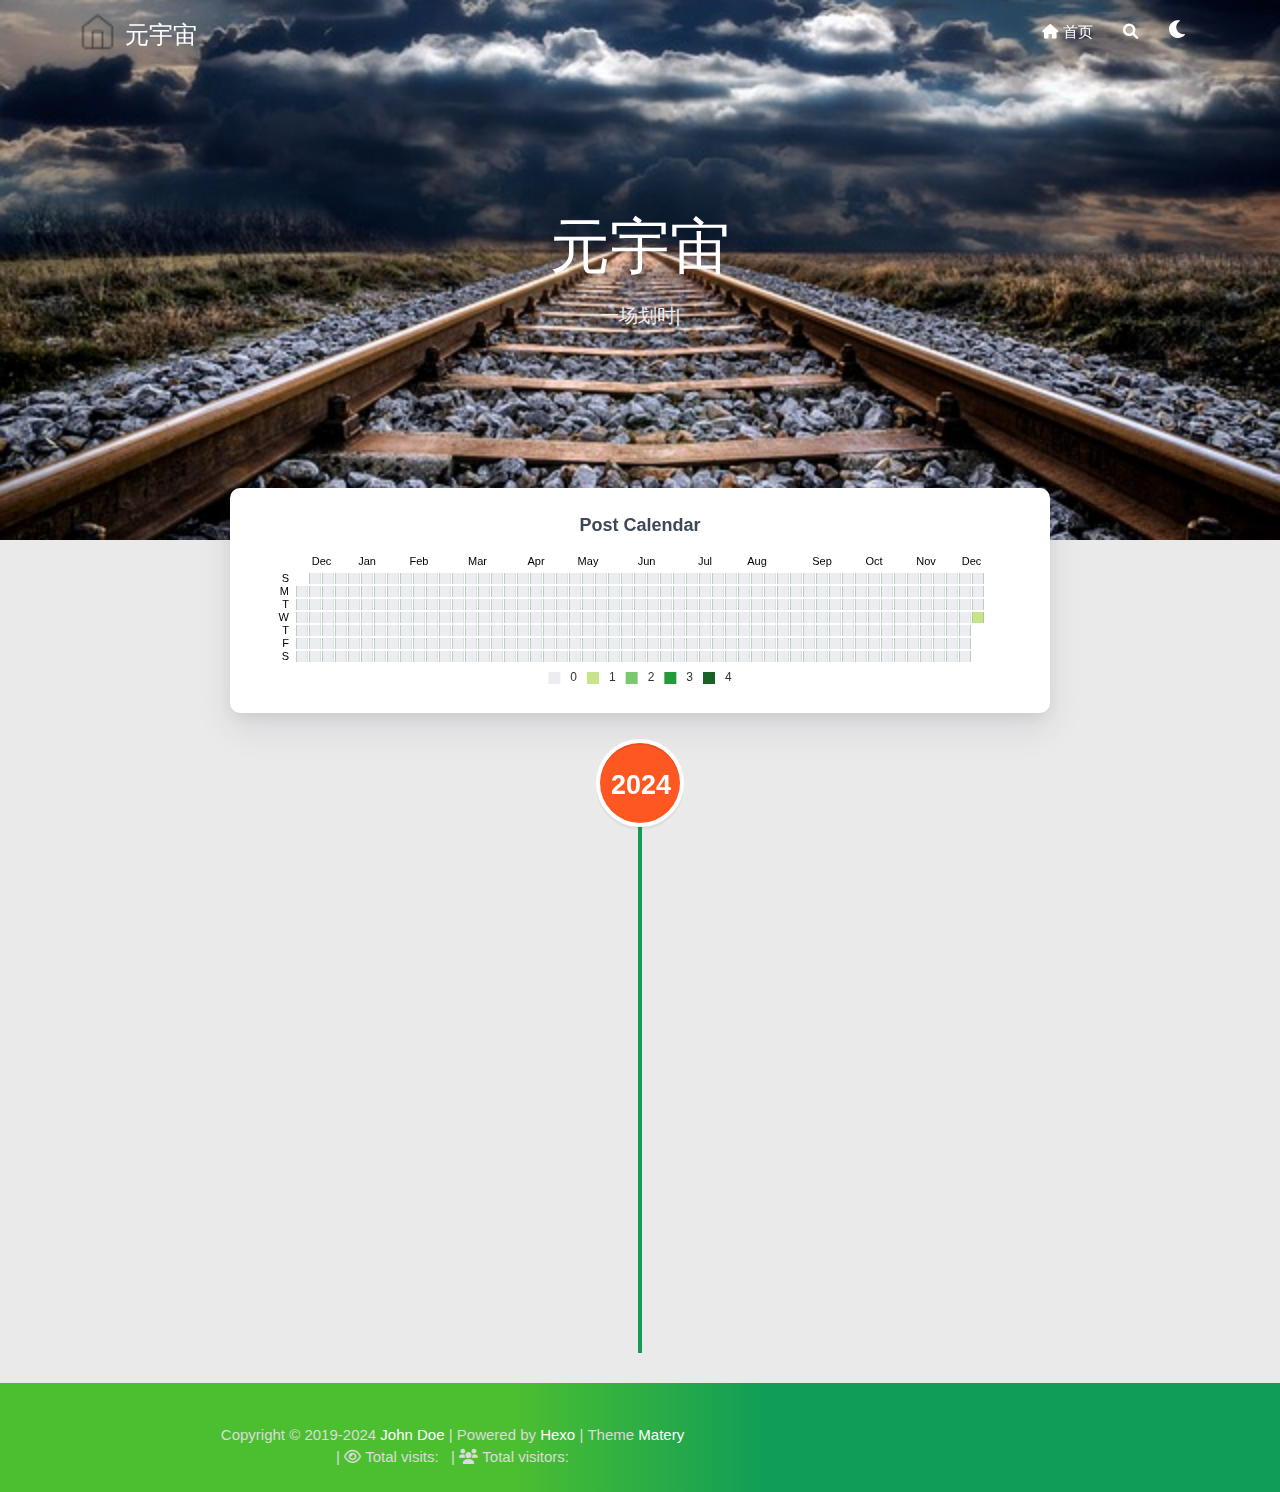
==== commit efd5ed2e: "Site updated: 2024-12-11 12:15:36" ====
--- a/archives/index.html
+++ b/archives/index.html
@@ -20,6 +20,15 @@
     <title>Archives | 元宇宙</title>
     <link rel="icon" type="image/png" href="/favicon.png">
     
+    <style>
+        body{
+            background-image: url(https://cdn.jsdelivr.net/gh/Tokisaki-Galaxy/res/site/medias/background.jpg);
+            background-repeat:no-repeat;
+            background-size: 100% 100%;
+            background-attachment:fixed;
+        }
+    </style>
+
 
 
     <!-- bg-cover style     -->
@@ -60,7 +69,7 @@
             <div class="brand-logo">
                 <a href="/" class="waves-effect waves-light">
                     
-                    <img src="/medias/logo.png" class="logo-img" alt="LOGO">
+                    <img src="[data-uri]" data-original="/medias/logo.png" class="logo-img" alt="LOGO">
                     
                     <span class="logo-span">元宇宙</span>
                 </a>
@@ -98,7 +107,7 @@
 
     <div class="mobile-head bg-color">
         
-        <img src="/medias/logo.png" class="logo-img circle responsive-img">
+        <img src="[data-uri]" data-original="/medias/logo.png" class="logo-img circle responsive-img">
         
         <div class="logo-name">元宇宙</div>
         <div class="logo-desc">
@@ -306,8 +315,7 @@
                         <a href="/2024/12/11/%E6%96%B0%E6%97%B6%E4%BB%A3%E4%BC%A0%E6%92%AD%E5%AA%92%E4%BB%8B%E6%8A%80%E6%9C%AF%E4%B8%8B%E7%9A%84%E5%85%83%E5%AE%87%E5%AE%99%E6%BC%94%E5%94%B1%E4%BC%9A/">
                             <div class="card-image">
                                 
-                                
-                                <img src="/medias/featureimages/19.jpg" class="responsive-img" alt="新时代传播媒介技术下的元宇宙演唱会">
+                                <img src="[data-uri]" data-original="https://www.helloimg.com/i/2024/12/11/675908fde3e75.png" class="responsive-img" alt="新时代传播媒介技术下的元宇宙演唱会">
                                 
                                 <span class="card-title">新时代传播媒介技术下的元宇宙演唱会</span>
                             </div>
@@ -315,11 +323,10 @@
                         <div class="card-content article-content">
                             <div class="summary block-with-text">
                                 
-                                    # 新时代传播媒介技术下的元宇宙演唱会
-# 摘要
-​	本文旨在探讨元宇宙技术如何重塑演唱会体验，特别是虚拟演唱会的兴起及其对传统演出模式的挑战。以下为论文的第一部分内容。
-# 一、引言
-​	随着 “元宇宙” 概念的兴起，传统的娱乐方式正经历
+                                    摘要
+本文旨在探讨元宇宙技术如何重塑演唱会体验，特别是虚拟演唱会的兴起及其对传统演出模式的挑战。
+一、引言
+随着“元宇宙”概念的兴起，传统的娱乐方式正经历着前所未有的变革。元宇宙，作为一个集成了虚拟现实(VR)、增强现实(AR)、5G 和人
                                 
                             </div>
                             <div class="publish-info">
@@ -329,12 +336,18 @@
                                 <span class="publish-author">
                                     
                                     <i class="fas fa-user fa-fw"></i>
-                                    John Doe
+                                    元宇宙
                                     
                                 </span>
                             </div>
                         </div>
 
+                        
+                        <div class="card-action article-tags">
+                            
+                            <a href="/tags/%E5%85%83%E5%AE%87%E5%AE%99/"><span class="chip bg-color">元宇宙</span></a>
+                            
+                        </div>
                         
                     </div>
                 </div>
@@ -656,24 +669,30 @@
     <!--腾讯兔小巢-->
     
     
-    <script type="text/javascript" color="0,0,255"
-        pointColor="0,0,255" opacity='0.7'
-        zIndex="-1" count="99"
-        src="/libs/background/canvas-nest.js"></script>
-    
-
-    
-    
-    <script type="text/javascript" size="150" alpha='0.6'
-        zIndex="-1" src="/libs/background/ribbon-refresh.min.js" async="async"></script>
-    
-
+
+    
+
+    
+    <script type="text/javascript" src="/libs/background/ribbon-dynamic.js" async="async"></script>
     
 
     
     <script src="/libs/instantpage/instantpage.js" type="module"></script>
     
 
-</body>
+
+        <style>
+            [bg-lazy] {
+                background-image: none !important;
+                background-color: #eee !important;
+            }
+        </style>
+        <script>
+            window.imageLazyLoadSetting = {
+                isSPA: false,
+                preloadRatio: 3,
+                processImages: null,
+            };
+        </script><script>window.addEventListener("load",function(){var t=/\.(gif|jpg|jpeg|tiff|png)$/i,r=/^data:image\/[a-z\d\-\.\+]+;base64,/;Array.prototype.slice.call(document.querySelectorAll("img[data-original]")).forEach(function(a){var e=a.parentNode;"A"===e.tagName&&(t.test(e.href)||r.test(e.href))&&(e.href=a.dataset.original)})});</script><script>(r=>{r.imageLazyLoadSetting.processImages=t;var a=r.imageLazyLoadSetting.isSPA,o=r.imageLazyLoadSetting.preloadRatio||1,d=i();function i(){var t=Array.prototype.slice.call(document.querySelectorAll("img[data-original]")),e=Array.prototype.slice.call(document.querySelectorAll("[bg-lazy]"));return t.concat(e)}function t(t){(a||t)&&(d=i());for(var e,n=0;n<d.length;n++)0<=(e=(e=d[n]).getBoundingClientRect()).bottom&&0<=e.left&&e.top<=(r.innerHeight*o||document.documentElement.clientHeight*o)&&(()=>{var t,e,a,o,i=d[n];e=function(){d=d.filter(function(t){return i!==t}),r.imageLazyLoadSetting.onImageLoaded&&r.imageLazyLoadSetting.onImageLoaded(i)},(t=i).dataset.loaded||(t.hasAttribute("bg-lazy")?(t.removeAttribute("bg-lazy"),e&&e()):(a=new Image,o=t.getAttribute("data-original"),a.onload=function(){t.src=o,t.removeAttribute("data-original"),t.setAttribute("data-loaded",!0),e&&e()},a.onerror=function(){t.removeAttribute("data-original"),t.setAttribute("data-loaded",!1),t.src=o},t.src!==o&&(a.src=o)))})()}function e(){clearTimeout(t.tId),t.tId=setTimeout(t,500)}t(),document.addEventListener("scroll",e),r.addEventListener("resize",e),r.addEventListener("orientationchange",e)})(this);</script></body>
 
 </html>
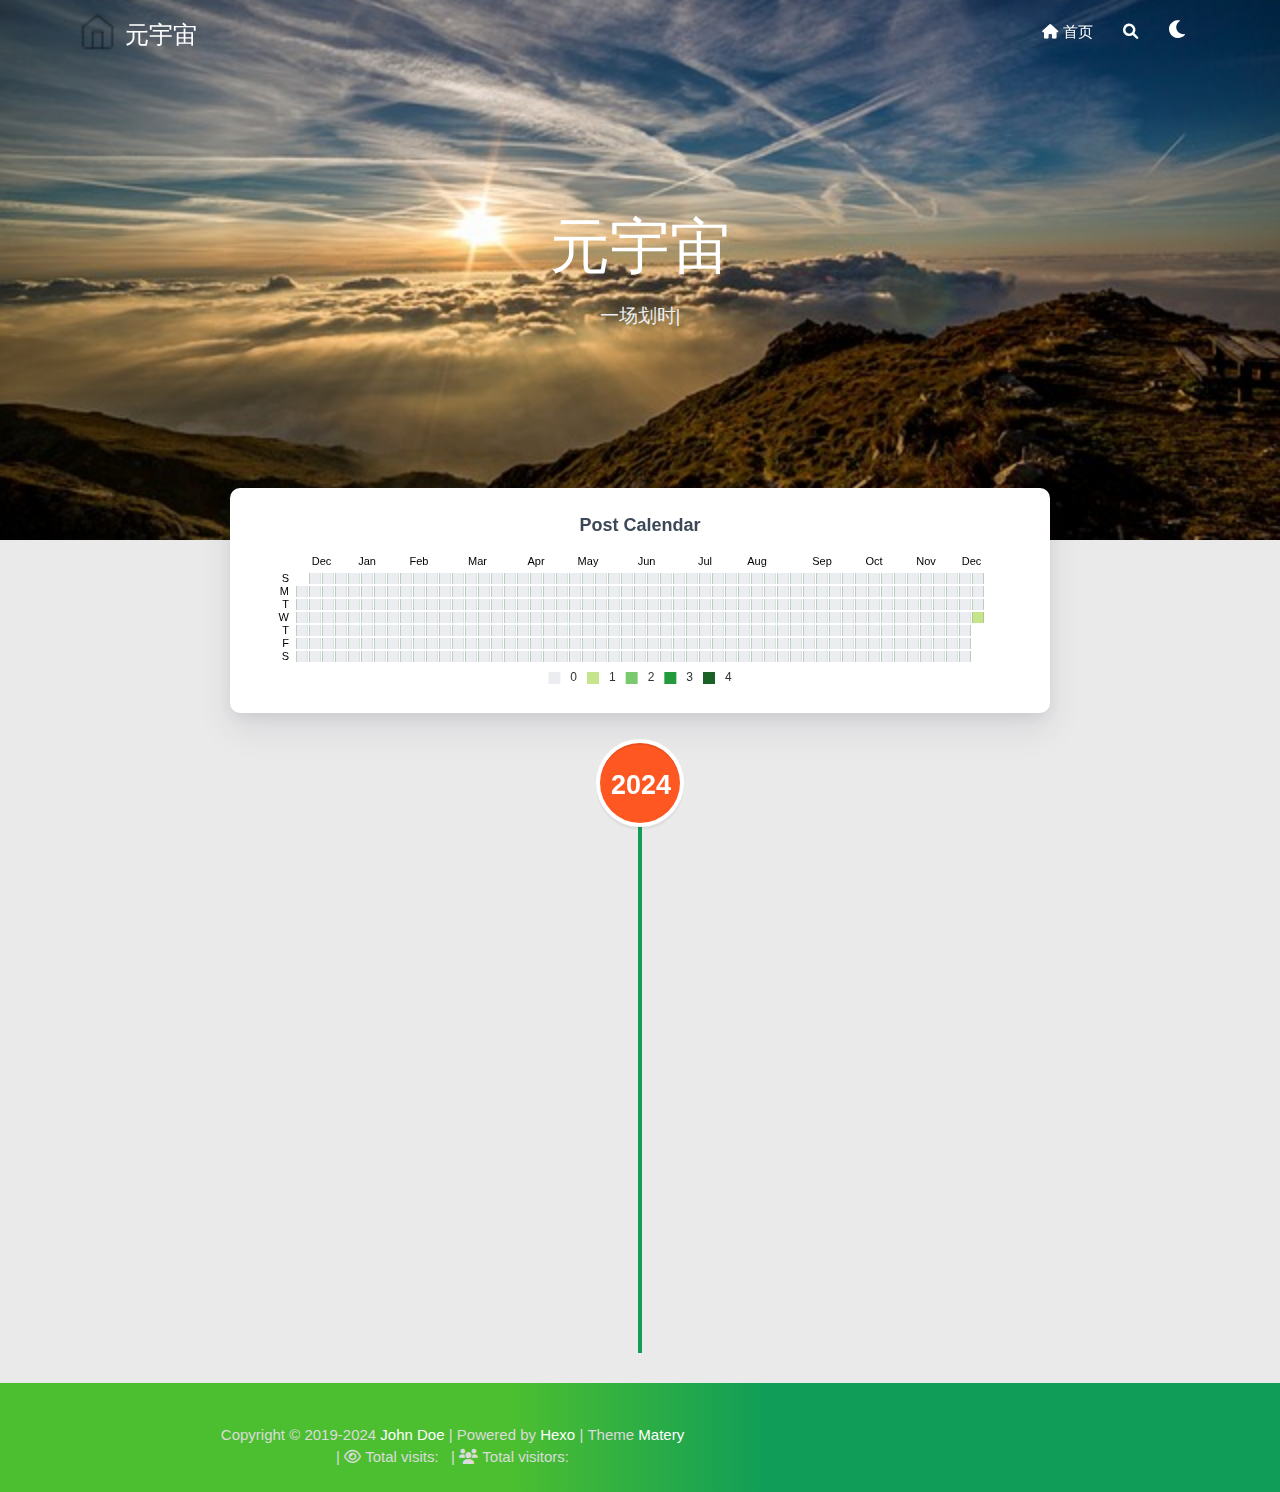
==== commit 4bb1c2f2: "Site updated: 2024-12-11 13:16:41" ====
--- a/archives/index.html
+++ b/archives/index.html
@@ -673,8 +673,6 @@
     
 
     
-    <script type="text/javascript" src="/libs/background/ribbon-dynamic.js" async="async"></script>
-    
 
     
     <script src="/libs/instantpage/instantpage.js" type="module"></script>
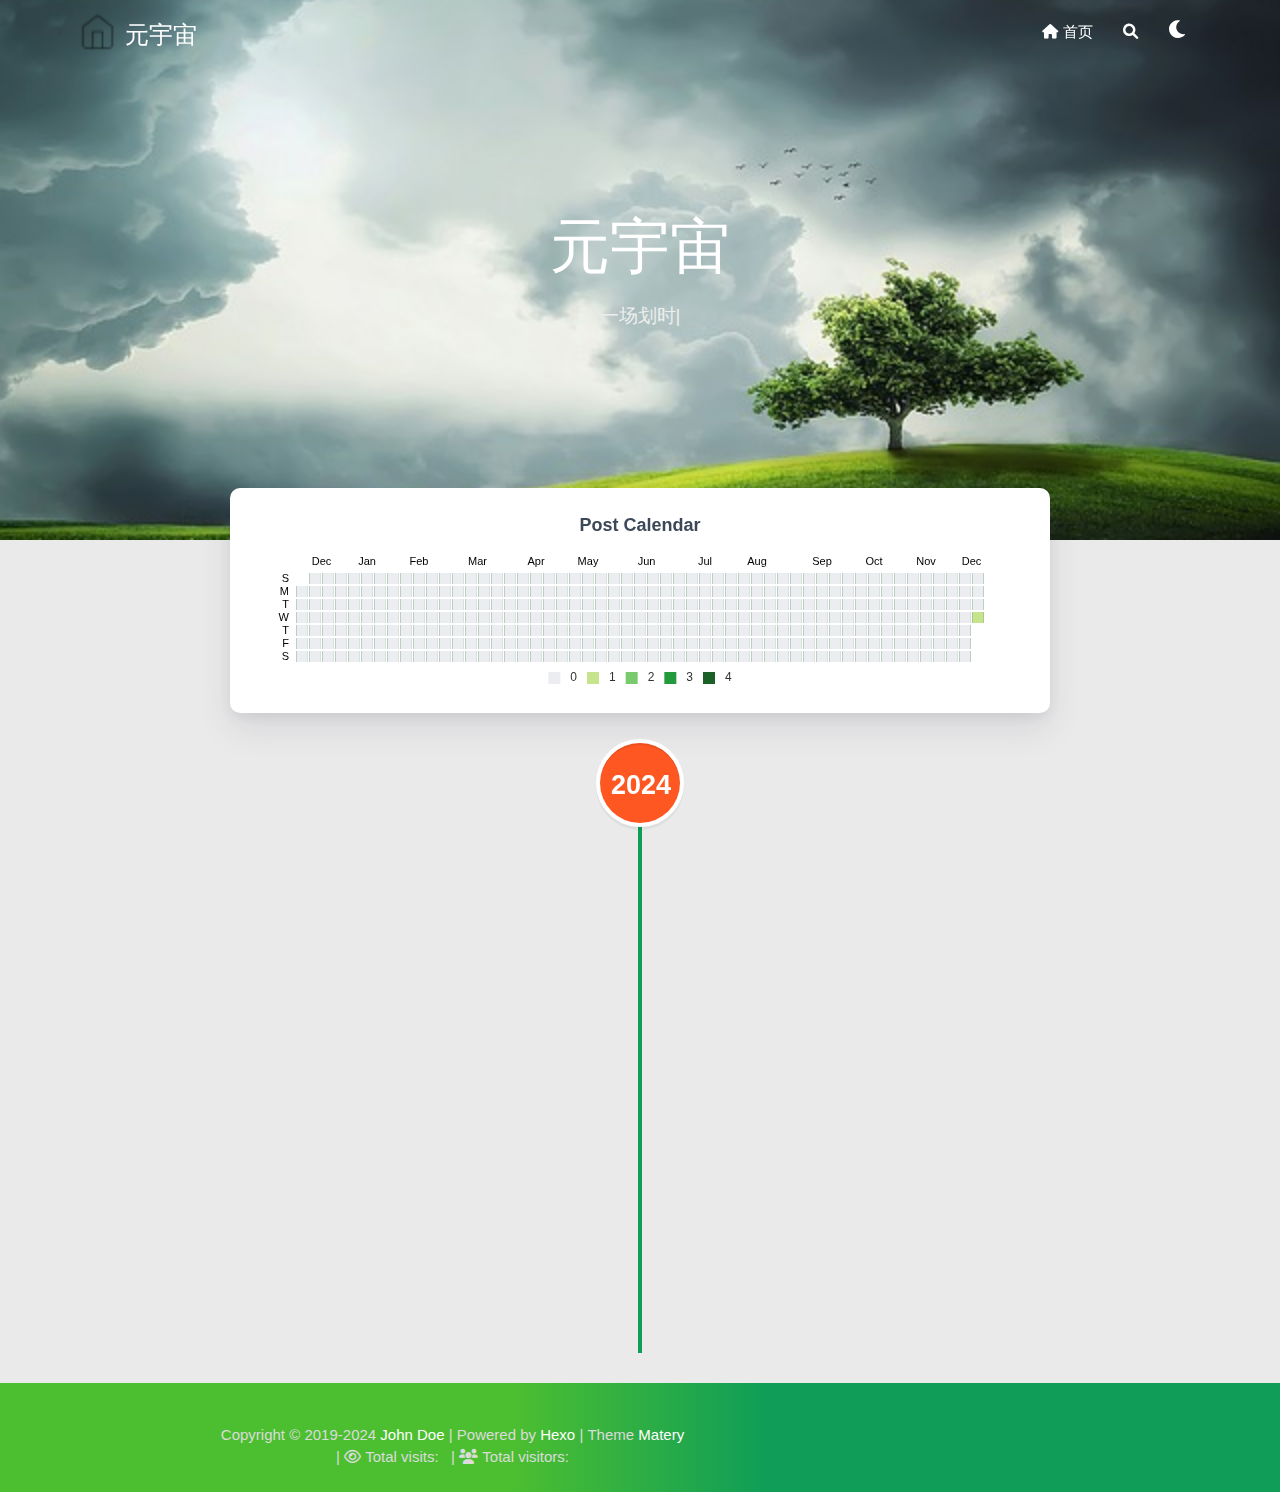
==== commit 107d4195: "Site updated: 2024-12-11 14:13:50" ====
--- a/archives/index.html
+++ b/archives/index.html
@@ -325,8 +325,8 @@
                                 
                                     摘要
 本文旨在探讨元宇宙技术如何重塑演唱会体验，特别是虚拟演唱会的兴起及其对传统演出模式的挑战。
-一、引言
-随着“元宇宙”概念的兴起，传统的娱乐方式正经历着前所未有的变革。元宇宙，作为一个集成了虚拟现实(VR)、增强现实(AR)、5G 和人
+
+贾斯汀·比伯的Wave虚拟演唱会是一个元宇宙体验的典范，它通过提供一个沉浸式的虚拟环境，让粉丝不受地域限制地享受演唱会，展示了元宇宙如何通过
                                 
                             </div>
                             <div class="publish-info">
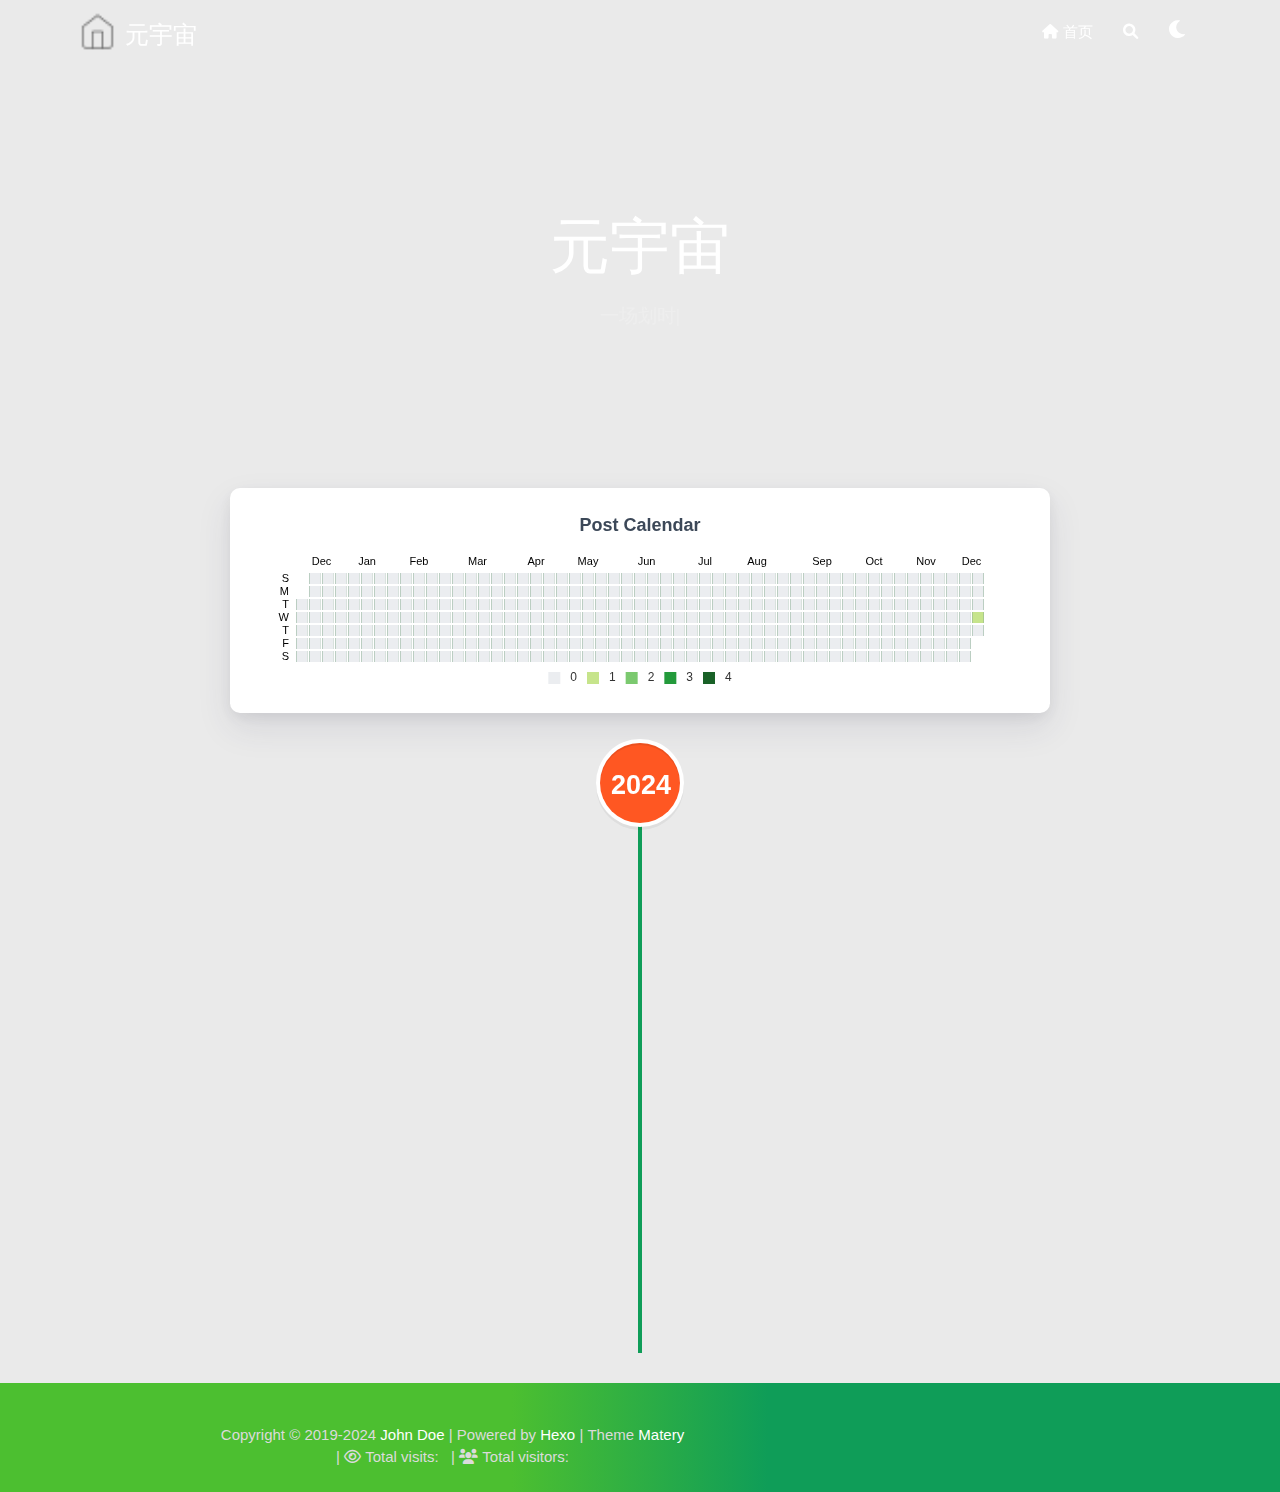
==== commit 0eb9842b: "Site updated: 2024-12-12 17:32:38" ====
--- a/archives/index.html
+++ b/archives/index.html
@@ -22,7 +22,7 @@
     
     <style>
         body{
-            background-image: url(https://cdn.jsdelivr.net/gh/Tokisaki-Galaxy/res/site/medias/background.jpg);
+            background-image: url(https://www.helloimg.com/i/2024/12/12/675aac7c0f073.jpg);
             background-repeat:no-repeat;
             background-size: 100% 100%;
             background-attachment:fixed;
@@ -185,7 +185,7 @@
 </script>
 <script>
     
-      var bannerUrl = "/medias/featureimages/" + Math.floor(Math.random() * 24) + '.jpg';
+      var bannerUrl = "/medias/featureimages/" + Math.floor(Math.random() * 4) + '.jpg';
     
     $('.bg-cover.about-cover').css('background-image', 'url(' + bannerUrl + ')');
 
@@ -246,7 +246,7 @@
         },
         calendar: [{
             left: 'center',
-            range: ["2023-12-11", "2024-12-11"],
+            range: ["2023-12-12", "2024-12-12"],
             cellSize: [13, 13],
             splitLine: {
                 show: false
@@ -273,7 +273,7 @@
             type: 'heatmap',
             coordinateSystem: 'calendar',
             calendarIndex: 0,
-            data: [["2023-12-11", 0], ["2023-12-12", 0], ["2023-12-13", 0], ["2023-12-14", 0], ["2023-12-15", 0], ["2023-12-16", 0], ["2023-12-17", 0], ["2023-12-18", 0], ["2023-12-19", 0], ["2023-12-20", 0], ["2023-12-21", 0], ["2023-12-22", 0], ["2023-12-23", 0], ["2023-12-24", 0], ["2023-12-25", 0], ["2023-12-26", 0], ["2023-12-27", 0], ["2023-12-28", 0], ["2023-12-29", 0], ["2023-12-30", 0], ["2023-12-31", 0], ["2024-01-01", 0], ["2024-01-02", 0], ["2024-01-03", 0], ["2024-01-04", 0], ["2024-01-05", 0], ["2024-01-06", 0], ["2024-01-07", 0], ["2024-01-08", 0], ["2024-01-09", 0], ["2024-01-10", 0], ["2024-01-11", 0], ["2024-01-12", 0], ["2024-01-13", 0], ["2024-01-14", 0], ["2024-01-15", 0], ["2024-01-16", 0], ["2024-01-17", 0], ["2024-01-18", 0], ["2024-01-19", 0], ["2024-01-20", 0], ["2024-01-21", 0], ["2024-01-22", 0], ["2024-01-23", 0], ["2024-01-24", 0], ["2024-01-25", 0], ["2024-01-26", 0], ["2024-01-27", 0], ["2024-01-28", 0], ["2024-01-29", 0], ["2024-01-30", 0], ["2024-01-31", 0], ["2024-02-01", 0], ["2024-02-02", 0], ["2024-02-03", 0], ["2024-02-04", 0], ["2024-02-05", 0], ["2024-02-06", 0], ["2024-02-07", 0], ["2024-02-08", 0], ["2024-02-09", 0], ["2024-02-10", 0], ["2024-02-11", 0], ["2024-02-12", 0], ["2024-02-13", 0], ["2024-02-14", 0], ["2024-02-15", 0], ["2024-02-16", 0], ["2024-02-17", 0], ["2024-02-18", 0], ["2024-02-19", 0], ["2024-02-20", 0], ["2024-02-21", 0], ["2024-02-22", 0], ["2024-02-23", 0], ["2024-02-24", 0], ["2024-02-25", 0], ["2024-02-26", 0], ["2024-02-27", 0], ["2024-02-28", 0], ["2024-02-29", 0], ["2024-03-01", 0], ["2024-03-02", 0], ["2024-03-03", 0], ["2024-03-04", 0], ["2024-03-05", 0], ["2024-03-06", 0], ["2024-03-07", 0], ["2024-03-08", 0], ["2024-03-09", 0], ["2024-03-10", 0], ["2024-03-11", 0], ["2024-03-12", 0], ["2024-03-13", 0], ["2024-03-14", 0], ["2024-03-15", 0], ["2024-03-16", 0], ["2024-03-17", 0], ["2024-03-18", 0], ["2024-03-19", 0], ["2024-03-20", 0], ["2024-03-21", 0], ["2024-03-22", 0], ["2024-03-23", 0], ["2024-03-24", 0], ["2024-03-25", 0], ["2024-03-26", 0], ["2024-03-27", 0], ["2024-03-28", 0], ["2024-03-29", 0], ["2024-03-30", 0], ["2024-03-31", 0], ["2024-04-01", 0], ["2024-04-02", 0], ["2024-04-03", 0], ["2024-04-04", 0], ["2024-04-05", 0], ["2024-04-06", 0], ["2024-04-07", 0], ["2024-04-08", 0], ["2024-04-09", 0], ["2024-04-10", 0], ["2024-04-11", 0], ["2024-04-12", 0], ["2024-04-13", 0], ["2024-04-14", 0], ["2024-04-15", 0], ["2024-04-16", 0], ["2024-04-17", 0], ["2024-04-18", 0], ["2024-04-19", 0], ["2024-04-20", 0], ["2024-04-21", 0], ["2024-04-22", 0], ["2024-04-23", 0], ["2024-04-24", 0], ["2024-04-25", 0], ["2024-04-26", 0], ["2024-04-27", 0], ["2024-04-28", 0], ["2024-04-29", 0], ["2024-04-30", 0], ["2024-05-01", 0], ["2024-05-02", 0], ["2024-05-03", 0], ["2024-05-04", 0], ["2024-05-05", 0], ["2024-05-06", 0], ["2024-05-07", 0], ["2024-05-08", 0], ["2024-05-09", 0], ["2024-05-10", 0], ["2024-05-11", 0], ["2024-05-12", 0], ["2024-05-13", 0], ["2024-05-14", 0], ["2024-05-15", 0], ["2024-05-16", 0], ["2024-05-17", 0], ["2024-05-18", 0], ["2024-05-19", 0], ["2024-05-20", 0], ["2024-05-21", 0], ["2024-05-22", 0], ["2024-05-23", 0], ["2024-05-24", 0], ["2024-05-25", 0], ["2024-05-26", 0], ["2024-05-27", 0], ["2024-05-28", 0], ["2024-05-29", 0], ["2024-05-30", 0], ["2024-05-31", 0], ["2024-06-01", 0], ["2024-06-02", 0], ["2024-06-03", 0], ["2024-06-04", 0], ["2024-06-05", 0], ["2024-06-06", 0], ["2024-06-07", 0], ["2024-06-08", 0], ["2024-06-09", 0], ["2024-06-10", 0], ["2024-06-11", 0], ["2024-06-12", 0], ["2024-06-13", 0], ["2024-06-14", 0], ["2024-06-15", 0], ["2024-06-16", 0], ["2024-06-17", 0], ["2024-06-18", 0], ["2024-06-19", 0], ["2024-06-20", 0], ["2024-06-21", 0], ["2024-06-22", 0], ["2024-06-23", 0], ["2024-06-24", 0], ["2024-06-25", 0], ["2024-06-26", 0], ["2024-06-27", 0], ["2024-06-28", 0], ["2024-06-29", 0], ["2024-06-30", 0], ["2024-07-01", 0], ["2024-07-02", 0], ["2024-07-03", 0], ["2024-07-04", 0], ["2024-07-05", 0], ["2024-07-06", 0], ["2024-07-07", 0], ["2024-07-08", 0], ["2024-07-09", 0], ["2024-07-10", 0], ["2024-07-11", 0], ["2024-07-12", 0], ["2024-07-13", 0], ["2024-07-14", 0], ["2024-07-15", 0], ["2024-07-16", 0], ["2024-07-17", 0], ["2024-07-18", 0], ["2024-07-19", 0], ["2024-07-20", 0], ["2024-07-21", 0], ["2024-07-22", 0], ["2024-07-23", 0], ["2024-07-24", 0], ["2024-07-25", 0], ["2024-07-26", 0], ["2024-07-27", 0], ["2024-07-28", 0], ["2024-07-29", 0], ["2024-07-30", 0], ["2024-07-31", 0], ["2024-08-01", 0], ["2024-08-02", 0], ["2024-08-03", 0], ["2024-08-04", 0], ["2024-08-05", 0], ["2024-08-06", 0], ["2024-08-07", 0], ["2024-08-08", 0], ["2024-08-09", 0], ["2024-08-10", 0], ["2024-08-11", 0], ["2024-08-12", 0], ["2024-08-13", 0], ["2024-08-14", 0], ["2024-08-15", 0], ["2024-08-16", 0], ["2024-08-17", 0], ["2024-08-18", 0], ["2024-08-19", 0], ["2024-08-20", 0], ["2024-08-21", 0], ["2024-08-22", 0], ["2024-08-23", 0], ["2024-08-24", 0], ["2024-08-25", 0], ["2024-08-26", 0], ["2024-08-27", 0], ["2024-08-28", 0], ["2024-08-29", 0], ["2024-08-30", 0], ["2024-08-31", 0], ["2024-09-01", 0], ["2024-09-02", 0], ["2024-09-03", 0], ["2024-09-04", 0], ["2024-09-05", 0], ["2024-09-06", 0], ["2024-09-07", 0], ["2024-09-08", 0], ["2024-09-09", 0], ["2024-09-10", 0], ["2024-09-11", 0], ["2024-09-12", 0], ["2024-09-13", 0], ["2024-09-14", 0], ["2024-09-15", 0], ["2024-09-16", 0], ["2024-09-17", 0], ["2024-09-18", 0], ["2024-09-19", 0], ["2024-09-20", 0], ["2024-09-21", 0], ["2024-09-22", 0], ["2024-09-23", 0], ["2024-09-24", 0], ["2024-09-25", 0], ["2024-09-26", 0], ["2024-09-27", 0], ["2024-09-28", 0], ["2024-09-29", 0], ["2024-09-30", 0], ["2024-10-01", 0], ["2024-10-02", 0], ["2024-10-03", 0], ["2024-10-04", 0], ["2024-10-05", 0], ["2024-10-06", 0], ["2024-10-07", 0], ["2024-10-08", 0], ["2024-10-09", 0], ["2024-10-10", 0], ["2024-10-11", 0], ["2024-10-12", 0], ["2024-10-13", 0], ["2024-10-14", 0], ["2024-10-15", 0], ["2024-10-16", 0], ["2024-10-17", 0], ["2024-10-18", 0], ["2024-10-19", 0], ["2024-10-20", 0], ["2024-10-21", 0], ["2024-10-22", 0], ["2024-10-23", 0], ["2024-10-24", 0], ["2024-10-25", 0], ["2024-10-26", 0], ["2024-10-27", 0], ["2024-10-28", 0], ["2024-10-29", 0], ["2024-10-30", 0], ["2024-10-31", 0], ["2024-11-01", 0], ["2024-11-02", 0], ["2024-11-03", 0], ["2024-11-04", 0], ["2024-11-05", 0], ["2024-11-06", 0], ["2024-11-07", 0], ["2024-11-08", 0], ["2024-11-09", 0], ["2024-11-10", 0], ["2024-11-11", 0], ["2024-11-12", 0], ["2024-11-13", 0], ["2024-11-14", 0], ["2024-11-15", 0], ["2024-11-16", 0], ["2024-11-17", 0], ["2024-11-18", 0], ["2024-11-19", 0], ["2024-11-20", 0], ["2024-11-21", 0], ["2024-11-22", 0], ["2024-11-23", 0], ["2024-11-24", 0], ["2024-11-25", 0], ["2024-11-26", 0], ["2024-11-27", 0], ["2024-11-28", 0], ["2024-11-29", 0], ["2024-11-30", 0], ["2024-12-01", 0], ["2024-12-02", 0], ["2024-12-03", 0], ["2024-12-04", 0], ["2024-12-05", 0], ["2024-12-06", 0], ["2024-12-07", 0], ["2024-12-08", 0], ["2024-12-09", 0], ["2024-12-10", 0], ["2024-12-11", 1]]
+            data: [["2023-12-12", 0], ["2023-12-13", 0], ["2023-12-14", 0], ["2023-12-15", 0], ["2023-12-16", 0], ["2023-12-17", 0], ["2023-12-18", 0], ["2023-12-19", 0], ["2023-12-20", 0], ["2023-12-21", 0], ["2023-12-22", 0], ["2023-12-23", 0], ["2023-12-24", 0], ["2023-12-25", 0], ["2023-12-26", 0], ["2023-12-27", 0], ["2023-12-28", 0], ["2023-12-29", 0], ["2023-12-30", 0], ["2023-12-31", 0], ["2024-01-01", 0], ["2024-01-02", 0], ["2024-01-03", 0], ["2024-01-04", 0], ["2024-01-05", 0], ["2024-01-06", 0], ["2024-01-07", 0], ["2024-01-08", 0], ["2024-01-09", 0], ["2024-01-10", 0], ["2024-01-11", 0], ["2024-01-12", 0], ["2024-01-13", 0], ["2024-01-14", 0], ["2024-01-15", 0], ["2024-01-16", 0], ["2024-01-17", 0], ["2024-01-18", 0], ["2024-01-19", 0], ["2024-01-20", 0], ["2024-01-21", 0], ["2024-01-22", 0], ["2024-01-23", 0], ["2024-01-24", 0], ["2024-01-25", 0], ["2024-01-26", 0], ["2024-01-27", 0], ["2024-01-28", 0], ["2024-01-29", 0], ["2024-01-30", 0], ["2024-01-31", 0], ["2024-02-01", 0], ["2024-02-02", 0], ["2024-02-03", 0], ["2024-02-04", 0], ["2024-02-05", 0], ["2024-02-06", 0], ["2024-02-07", 0], ["2024-02-08", 0], ["2024-02-09", 0], ["2024-02-10", 0], ["2024-02-11", 0], ["2024-02-12", 0], ["2024-02-13", 0], ["2024-02-14", 0], ["2024-02-15", 0], ["2024-02-16", 0], ["2024-02-17", 0], ["2024-02-18", 0], ["2024-02-19", 0], ["2024-02-20", 0], ["2024-02-21", 0], ["2024-02-22", 0], ["2024-02-23", 0], ["2024-02-24", 0], ["2024-02-25", 0], ["2024-02-26", 0], ["2024-02-27", 0], ["2024-02-28", 0], ["2024-02-29", 0], ["2024-03-01", 0], ["2024-03-02", 0], ["2024-03-03", 0], ["2024-03-04", 0], ["2024-03-05", 0], ["2024-03-06", 0], ["2024-03-07", 0], ["2024-03-08", 0], ["2024-03-09", 0], ["2024-03-10", 0], ["2024-03-11", 0], ["2024-03-12", 0], ["2024-03-13", 0], ["2024-03-14", 0], ["2024-03-15", 0], ["2024-03-16", 0], ["2024-03-17", 0], ["2024-03-18", 0], ["2024-03-19", 0], ["2024-03-20", 0], ["2024-03-21", 0], ["2024-03-22", 0], ["2024-03-23", 0], ["2024-03-24", 0], ["2024-03-25", 0], ["2024-03-26", 0], ["2024-03-27", 0], ["2024-03-28", 0], ["2024-03-29", 0], ["2024-03-30", 0], ["2024-03-31", 0], ["2024-04-01", 0], ["2024-04-02", 0], ["2024-04-03", 0], ["2024-04-04", 0], ["2024-04-05", 0], ["2024-04-06", 0], ["2024-04-07", 0], ["2024-04-08", 0], ["2024-04-09", 0], ["2024-04-10", 0], ["2024-04-11", 0], ["2024-04-12", 0], ["2024-04-13", 0], ["2024-04-14", 0], ["2024-04-15", 0], ["2024-04-16", 0], ["2024-04-17", 0], ["2024-04-18", 0], ["2024-04-19", 0], ["2024-04-20", 0], ["2024-04-21", 0], ["2024-04-22", 0], ["2024-04-23", 0], ["2024-04-24", 0], ["2024-04-25", 0], ["2024-04-26", 0], ["2024-04-27", 0], ["2024-04-28", 0], ["2024-04-29", 0], ["2024-04-30", 0], ["2024-05-01", 0], ["2024-05-02", 0], ["2024-05-03", 0], ["2024-05-04", 0], ["2024-05-05", 0], ["2024-05-06", 0], ["2024-05-07", 0], ["2024-05-08", 0], ["2024-05-09", 0], ["2024-05-10", 0], ["2024-05-11", 0], ["2024-05-12", 0], ["2024-05-13", 0], ["2024-05-14", 0], ["2024-05-15", 0], ["2024-05-16", 0], ["2024-05-17", 0], ["2024-05-18", 0], ["2024-05-19", 0], ["2024-05-20", 0], ["2024-05-21", 0], ["2024-05-22", 0], ["2024-05-23", 0], ["2024-05-24", 0], ["2024-05-25", 0], ["2024-05-26", 0], ["2024-05-27", 0], ["2024-05-28", 0], ["2024-05-29", 0], ["2024-05-30", 0], ["2024-05-31", 0], ["2024-06-01", 0], ["2024-06-02", 0], ["2024-06-03", 0], ["2024-06-04", 0], ["2024-06-05", 0], ["2024-06-06", 0], ["2024-06-07", 0], ["2024-06-08", 0], ["2024-06-09", 0], ["2024-06-10", 0], ["2024-06-11", 0], ["2024-06-12", 0], ["2024-06-13", 0], ["2024-06-14", 0], ["2024-06-15", 0], ["2024-06-16", 0], ["2024-06-17", 0], ["2024-06-18", 0], ["2024-06-19", 0], ["2024-06-20", 0], ["2024-06-21", 0], ["2024-06-22", 0], ["2024-06-23", 0], ["2024-06-24", 0], ["2024-06-25", 0], ["2024-06-26", 0], ["2024-06-27", 0], ["2024-06-28", 0], ["2024-06-29", 0], ["2024-06-30", 0], ["2024-07-01", 0], ["2024-07-02", 0], ["2024-07-03", 0], ["2024-07-04", 0], ["2024-07-05", 0], ["2024-07-06", 0], ["2024-07-07", 0], ["2024-07-08", 0], ["2024-07-09", 0], ["2024-07-10", 0], ["2024-07-11", 0], ["2024-07-12", 0], ["2024-07-13", 0], ["2024-07-14", 0], ["2024-07-15", 0], ["2024-07-16", 0], ["2024-07-17", 0], ["2024-07-18", 0], ["2024-07-19", 0], ["2024-07-20", 0], ["2024-07-21", 0], ["2024-07-22", 0], ["2024-07-23", 0], ["2024-07-24", 0], ["2024-07-25", 0], ["2024-07-26", 0], ["2024-07-27", 0], ["2024-07-28", 0], ["2024-07-29", 0], ["2024-07-30", 0], ["2024-07-31", 0], ["2024-08-01", 0], ["2024-08-02", 0], ["2024-08-03", 0], ["2024-08-04", 0], ["2024-08-05", 0], ["2024-08-06", 0], ["2024-08-07", 0], ["2024-08-08", 0], ["2024-08-09", 0], ["2024-08-10", 0], ["2024-08-11", 0], ["2024-08-12", 0], ["2024-08-13", 0], ["2024-08-14", 0], ["2024-08-15", 0], ["2024-08-16", 0], ["2024-08-17", 0], ["2024-08-18", 0], ["2024-08-19", 0], ["2024-08-20", 0], ["2024-08-21", 0], ["2024-08-22", 0], ["2024-08-23", 0], ["2024-08-24", 0], ["2024-08-25", 0], ["2024-08-26", 0], ["2024-08-27", 0], ["2024-08-28", 0], ["2024-08-29", 0], ["2024-08-30", 0], ["2024-08-31", 0], ["2024-09-01", 0], ["2024-09-02", 0], ["2024-09-03", 0], ["2024-09-04", 0], ["2024-09-05", 0], ["2024-09-06", 0], ["2024-09-07", 0], ["2024-09-08", 0], ["2024-09-09", 0], ["2024-09-10", 0], ["2024-09-11", 0], ["2024-09-12", 0], ["2024-09-13", 0], ["2024-09-14", 0], ["2024-09-15", 0], ["2024-09-16", 0], ["2024-09-17", 0], ["2024-09-18", 0], ["2024-09-19", 0], ["2024-09-20", 0], ["2024-09-21", 0], ["2024-09-22", 0], ["2024-09-23", 0], ["2024-09-24", 0], ["2024-09-25", 0], ["2024-09-26", 0], ["2024-09-27", 0], ["2024-09-28", 0], ["2024-09-29", 0], ["2024-09-30", 0], ["2024-10-01", 0], ["2024-10-02", 0], ["2024-10-03", 0], ["2024-10-04", 0], ["2024-10-05", 0], ["2024-10-06", 0], ["2024-10-07", 0], ["2024-10-08", 0], ["2024-10-09", 0], ["2024-10-10", 0], ["2024-10-11", 0], ["2024-10-12", 0], ["2024-10-13", 0], ["2024-10-14", 0], ["2024-10-15", 0], ["2024-10-16", 0], ["2024-10-17", 0], ["2024-10-18", 0], ["2024-10-19", 0], ["2024-10-20", 0], ["2024-10-21", 0], ["2024-10-22", 0], ["2024-10-23", 0], ["2024-10-24", 0], ["2024-10-25", 0], ["2024-10-26", 0], ["2024-10-27", 0], ["2024-10-28", 0], ["2024-10-29", 0], ["2024-10-30", 0], ["2024-10-31", 0], ["2024-11-01", 0], ["2024-11-02", 0], ["2024-11-03", 0], ["2024-11-04", 0], ["2024-11-05", 0], ["2024-11-06", 0], ["2024-11-07", 0], ["2024-11-08", 0], ["2024-11-09", 0], ["2024-11-10", 0], ["2024-11-11", 0], ["2024-11-12", 0], ["2024-11-13", 0], ["2024-11-14", 0], ["2024-11-15", 0], ["2024-11-16", 0], ["2024-11-17", 0], ["2024-11-18", 0], ["2024-11-19", 0], ["2024-11-20", 0], ["2024-11-21", 0], ["2024-11-22", 0], ["2024-11-23", 0], ["2024-11-24", 0], ["2024-11-25", 0], ["2024-11-26", 0], ["2024-11-27", 0], ["2024-11-28", 0], ["2024-11-29", 0], ["2024-11-30", 0], ["2024-12-01", 0], ["2024-12-02", 0], ["2024-12-03", 0], ["2024-12-04", 0], ["2024-12-05", 0], ["2024-12-06", 0], ["2024-12-07", 0], ["2024-12-08", 0], ["2024-12-09", 0], ["2024-12-10", 0], ["2024-12-11", 1], ["2024-12-12", 0]]
         }]
 
     };
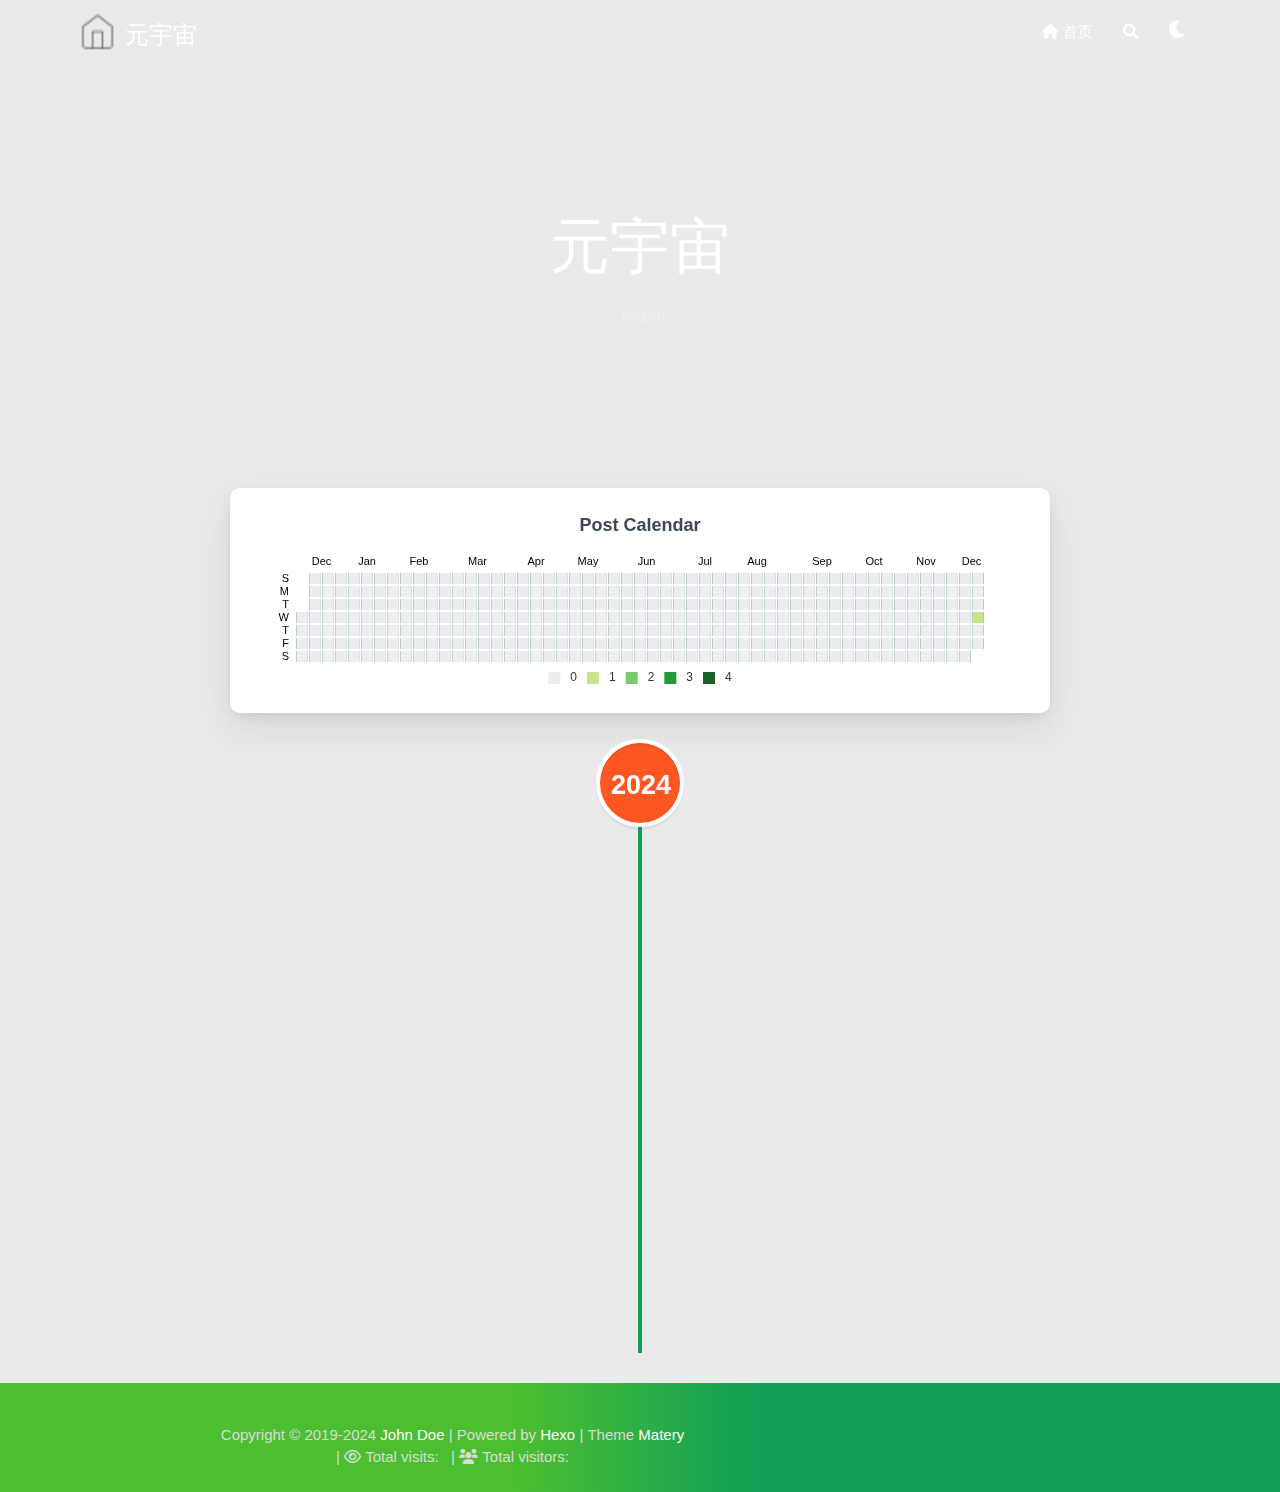
==== commit 82eeb32b: "Site updated: 2024-12-13 18:31:19" ====
--- a/archives/index.html
+++ b/archives/index.html
@@ -246,7 +246,7 @@
         },
         calendar: [{
             left: 'center',
-            range: ["2023-12-12", "2024-12-12"],
+            range: ["2023-12-13", "2024-12-13"],
             cellSize: [13, 13],
             splitLine: {
                 show: false
@@ -273,7 +273,7 @@
             type: 'heatmap',
             coordinateSystem: 'calendar',
             calendarIndex: 0,
-            data: [["2023-12-12", 0], ["2023-12-13", 0], ["2023-12-14", 0], ["2023-12-15", 0], ["2023-12-16", 0], ["2023-12-17", 0], ["2023-12-18", 0], ["2023-12-19", 0], ["2023-12-20", 0], ["2023-12-21", 0], ["2023-12-22", 0], ["2023-12-23", 0], ["2023-12-24", 0], ["2023-12-25", 0], ["2023-12-26", 0], ["2023-12-27", 0], ["2023-12-28", 0], ["2023-12-29", 0], ["2023-12-30", 0], ["2023-12-31", 0], ["2024-01-01", 0], ["2024-01-02", 0], ["2024-01-03", 0], ["2024-01-04", 0], ["2024-01-05", 0], ["2024-01-06", 0], ["2024-01-07", 0], ["2024-01-08", 0], ["2024-01-09", 0], ["2024-01-10", 0], ["2024-01-11", 0], ["2024-01-12", 0], ["2024-01-13", 0], ["2024-01-14", 0], ["2024-01-15", 0], ["2024-01-16", 0], ["2024-01-17", 0], ["2024-01-18", 0], ["2024-01-19", 0], ["2024-01-20", 0], ["2024-01-21", 0], ["2024-01-22", 0], ["2024-01-23", 0], ["2024-01-24", 0], ["2024-01-25", 0], ["2024-01-26", 0], ["2024-01-27", 0], ["2024-01-28", 0], ["2024-01-29", 0], ["2024-01-30", 0], ["2024-01-31", 0], ["2024-02-01", 0], ["2024-02-02", 0], ["2024-02-03", 0], ["2024-02-04", 0], ["2024-02-05", 0], ["2024-02-06", 0], ["2024-02-07", 0], ["2024-02-08", 0], ["2024-02-09", 0], ["2024-02-10", 0], ["2024-02-11", 0], ["2024-02-12", 0], ["2024-02-13", 0], ["2024-02-14", 0], ["2024-02-15", 0], ["2024-02-16", 0], ["2024-02-17", 0], ["2024-02-18", 0], ["2024-02-19", 0], ["2024-02-20", 0], ["2024-02-21", 0], ["2024-02-22", 0], ["2024-02-23", 0], ["2024-02-24", 0], ["2024-02-25", 0], ["2024-02-26", 0], ["2024-02-27", 0], ["2024-02-28", 0], ["2024-02-29", 0], ["2024-03-01", 0], ["2024-03-02", 0], ["2024-03-03", 0], ["2024-03-04", 0], ["2024-03-05", 0], ["2024-03-06", 0], ["2024-03-07", 0], ["2024-03-08", 0], ["2024-03-09", 0], ["2024-03-10", 0], ["2024-03-11", 0], ["2024-03-12", 0], ["2024-03-13", 0], ["2024-03-14", 0], ["2024-03-15", 0], ["2024-03-16", 0], ["2024-03-17", 0], ["2024-03-18", 0], ["2024-03-19", 0], ["2024-03-20", 0], ["2024-03-21", 0], ["2024-03-22", 0], ["2024-03-23", 0], ["2024-03-24", 0], ["2024-03-25", 0], ["2024-03-26", 0], ["2024-03-27", 0], ["2024-03-28", 0], ["2024-03-29", 0], ["2024-03-30", 0], ["2024-03-31", 0], ["2024-04-01", 0], ["2024-04-02", 0], ["2024-04-03", 0], ["2024-04-04", 0], ["2024-04-05", 0], ["2024-04-06", 0], ["2024-04-07", 0], ["2024-04-08", 0], ["2024-04-09", 0], ["2024-04-10", 0], ["2024-04-11", 0], ["2024-04-12", 0], ["2024-04-13", 0], ["2024-04-14", 0], ["2024-04-15", 0], ["2024-04-16", 0], ["2024-04-17", 0], ["2024-04-18", 0], ["2024-04-19", 0], ["2024-04-20", 0], ["2024-04-21", 0], ["2024-04-22", 0], ["2024-04-23", 0], ["2024-04-24", 0], ["2024-04-25", 0], ["2024-04-26", 0], ["2024-04-27", 0], ["2024-04-28", 0], ["2024-04-29", 0], ["2024-04-30", 0], ["2024-05-01", 0], ["2024-05-02", 0], ["2024-05-03", 0], ["2024-05-04", 0], ["2024-05-05", 0], ["2024-05-06", 0], ["2024-05-07", 0], ["2024-05-08", 0], ["2024-05-09", 0], ["2024-05-10", 0], ["2024-05-11", 0], ["2024-05-12", 0], ["2024-05-13", 0], ["2024-05-14", 0], ["2024-05-15", 0], ["2024-05-16", 0], ["2024-05-17", 0], ["2024-05-18", 0], ["2024-05-19", 0], ["2024-05-20", 0], ["2024-05-21", 0], ["2024-05-22", 0], ["2024-05-23", 0], ["2024-05-24", 0], ["2024-05-25", 0], ["2024-05-26", 0], ["2024-05-27", 0], ["2024-05-28", 0], ["2024-05-29", 0], ["2024-05-30", 0], ["2024-05-31", 0], ["2024-06-01", 0], ["2024-06-02", 0], ["2024-06-03", 0], ["2024-06-04", 0], ["2024-06-05", 0], ["2024-06-06", 0], ["2024-06-07", 0], ["2024-06-08", 0], ["2024-06-09", 0], ["2024-06-10", 0], ["2024-06-11", 0], ["2024-06-12", 0], ["2024-06-13", 0], ["2024-06-14", 0], ["2024-06-15", 0], ["2024-06-16", 0], ["2024-06-17", 0], ["2024-06-18", 0], ["2024-06-19", 0], ["2024-06-20", 0], ["2024-06-21", 0], ["2024-06-22", 0], ["2024-06-23", 0], ["2024-06-24", 0], ["2024-06-25", 0], ["2024-06-26", 0], ["2024-06-27", 0], ["2024-06-28", 0], ["2024-06-29", 0], ["2024-06-30", 0], ["2024-07-01", 0], ["2024-07-02", 0], ["2024-07-03", 0], ["2024-07-04", 0], ["2024-07-05", 0], ["2024-07-06", 0], ["2024-07-07", 0], ["2024-07-08", 0], ["2024-07-09", 0], ["2024-07-10", 0], ["2024-07-11", 0], ["2024-07-12", 0], ["2024-07-13", 0], ["2024-07-14", 0], ["2024-07-15", 0], ["2024-07-16", 0], ["2024-07-17", 0], ["2024-07-18", 0], ["2024-07-19", 0], ["2024-07-20", 0], ["2024-07-21", 0], ["2024-07-22", 0], ["2024-07-23", 0], ["2024-07-24", 0], ["2024-07-25", 0], ["2024-07-26", 0], ["2024-07-27", 0], ["2024-07-28", 0], ["2024-07-29", 0], ["2024-07-30", 0], ["2024-07-31", 0], ["2024-08-01", 0], ["2024-08-02", 0], ["2024-08-03", 0], ["2024-08-04", 0], ["2024-08-05", 0], ["2024-08-06", 0], ["2024-08-07", 0], ["2024-08-08", 0], ["2024-08-09", 0], ["2024-08-10", 0], ["2024-08-11", 0], ["2024-08-12", 0], ["2024-08-13", 0], ["2024-08-14", 0], ["2024-08-15", 0], ["2024-08-16", 0], ["2024-08-17", 0], ["2024-08-18", 0], ["2024-08-19", 0], ["2024-08-20", 0], ["2024-08-21", 0], ["2024-08-22", 0], ["2024-08-23", 0], ["2024-08-24", 0], ["2024-08-25", 0], ["2024-08-26", 0], ["2024-08-27", 0], ["2024-08-28", 0], ["2024-08-29", 0], ["2024-08-30", 0], ["2024-08-31", 0], ["2024-09-01", 0], ["2024-09-02", 0], ["2024-09-03", 0], ["2024-09-04", 0], ["2024-09-05", 0], ["2024-09-06", 0], ["2024-09-07", 0], ["2024-09-08", 0], ["2024-09-09", 0], ["2024-09-10", 0], ["2024-09-11", 0], ["2024-09-12", 0], ["2024-09-13", 0], ["2024-09-14", 0], ["2024-09-15", 0], ["2024-09-16", 0], ["2024-09-17", 0], ["2024-09-18", 0], ["2024-09-19", 0], ["2024-09-20", 0], ["2024-09-21", 0], ["2024-09-22", 0], ["2024-09-23", 0], ["2024-09-24", 0], ["2024-09-25", 0], ["2024-09-26", 0], ["2024-09-27", 0], ["2024-09-28", 0], ["2024-09-29", 0], ["2024-09-30", 0], ["2024-10-01", 0], ["2024-10-02", 0], ["2024-10-03", 0], ["2024-10-04", 0], ["2024-10-05", 0], ["2024-10-06", 0], ["2024-10-07", 0], ["2024-10-08", 0], ["2024-10-09", 0], ["2024-10-10", 0], ["2024-10-11", 0], ["2024-10-12", 0], ["2024-10-13", 0], ["2024-10-14", 0], ["2024-10-15", 0], ["2024-10-16", 0], ["2024-10-17", 0], ["2024-10-18", 0], ["2024-10-19", 0], ["2024-10-20", 0], ["2024-10-21", 0], ["2024-10-22", 0], ["2024-10-23", 0], ["2024-10-24", 0], ["2024-10-25", 0], ["2024-10-26", 0], ["2024-10-27", 0], ["2024-10-28", 0], ["2024-10-29", 0], ["2024-10-30", 0], ["2024-10-31", 0], ["2024-11-01", 0], ["2024-11-02", 0], ["2024-11-03", 0], ["2024-11-04", 0], ["2024-11-05", 0], ["2024-11-06", 0], ["2024-11-07", 0], ["2024-11-08", 0], ["2024-11-09", 0], ["2024-11-10", 0], ["2024-11-11", 0], ["2024-11-12", 0], ["2024-11-13", 0], ["2024-11-14", 0], ["2024-11-15", 0], ["2024-11-16", 0], ["2024-11-17", 0], ["2024-11-18", 0], ["2024-11-19", 0], ["2024-11-20", 0], ["2024-11-21", 0], ["2024-11-22", 0], ["2024-11-23", 0], ["2024-11-24", 0], ["2024-11-25", 0], ["2024-11-26", 0], ["2024-11-27", 0], ["2024-11-28", 0], ["2024-11-29", 0], ["2024-11-30", 0], ["2024-12-01", 0], ["2024-12-02", 0], ["2024-12-03", 0], ["2024-12-04", 0], ["2024-12-05", 0], ["2024-12-06", 0], ["2024-12-07", 0], ["2024-12-08", 0], ["2024-12-09", 0], ["2024-12-10", 0], ["2024-12-11", 1], ["2024-12-12", 0]]
+            data: [["2023-12-13", 0], ["2023-12-14", 0], ["2023-12-15", 0], ["2023-12-16", 0], ["2023-12-17", 0], ["2023-12-18", 0], ["2023-12-19", 0], ["2023-12-20", 0], ["2023-12-21", 0], ["2023-12-22", 0], ["2023-12-23", 0], ["2023-12-24", 0], ["2023-12-25", 0], ["2023-12-26", 0], ["2023-12-27", 0], ["2023-12-28", 0], ["2023-12-29", 0], ["2023-12-30", 0], ["2023-12-31", 0], ["2024-01-01", 0], ["2024-01-02", 0], ["2024-01-03", 0], ["2024-01-04", 0], ["2024-01-05", 0], ["2024-01-06", 0], ["2024-01-07", 0], ["2024-01-08", 0], ["2024-01-09", 0], ["2024-01-10", 0], ["2024-01-11", 0], ["2024-01-12", 0], ["2024-01-13", 0], ["2024-01-14", 0], ["2024-01-15", 0], ["2024-01-16", 0], ["2024-01-17", 0], ["2024-01-18", 0], ["2024-01-19", 0], ["2024-01-20", 0], ["2024-01-21", 0], ["2024-01-22", 0], ["2024-01-23", 0], ["2024-01-24", 0], ["2024-01-25", 0], ["2024-01-26", 0], ["2024-01-27", 0], ["2024-01-28", 0], ["2024-01-29", 0], ["2024-01-30", 0], ["2024-01-31", 0], ["2024-02-01", 0], ["2024-02-02", 0], ["2024-02-03", 0], ["2024-02-04", 0], ["2024-02-05", 0], ["2024-02-06", 0], ["2024-02-07", 0], ["2024-02-08", 0], ["2024-02-09", 0], ["2024-02-10", 0], ["2024-02-11", 0], ["2024-02-12", 0], ["2024-02-13", 0], ["2024-02-14", 0], ["2024-02-15", 0], ["2024-02-16", 0], ["2024-02-17", 0], ["2024-02-18", 0], ["2024-02-19", 0], ["2024-02-20", 0], ["2024-02-21", 0], ["2024-02-22", 0], ["2024-02-23", 0], ["2024-02-24", 0], ["2024-02-25", 0], ["2024-02-26", 0], ["2024-02-27", 0], ["2024-02-28", 0], ["2024-02-29", 0], ["2024-03-01", 0], ["2024-03-02", 0], ["2024-03-03", 0], ["2024-03-04", 0], ["2024-03-05", 0], ["2024-03-06", 0], ["2024-03-07", 0], ["2024-03-08", 0], ["2024-03-09", 0], ["2024-03-10", 0], ["2024-03-11", 0], ["2024-03-12", 0], ["2024-03-13", 0], ["2024-03-14", 0], ["2024-03-15", 0], ["2024-03-16", 0], ["2024-03-17", 0], ["2024-03-18", 0], ["2024-03-19", 0], ["2024-03-20", 0], ["2024-03-21", 0], ["2024-03-22", 0], ["2024-03-23", 0], ["2024-03-24", 0], ["2024-03-25", 0], ["2024-03-26", 0], ["2024-03-27", 0], ["2024-03-28", 0], ["2024-03-29", 0], ["2024-03-30", 0], ["2024-03-31", 0], ["2024-04-01", 0], ["2024-04-02", 0], ["2024-04-03", 0], ["2024-04-04", 0], ["2024-04-05", 0], ["2024-04-06", 0], ["2024-04-07", 0], ["2024-04-08", 0], ["2024-04-09", 0], ["2024-04-10", 0], ["2024-04-11", 0], ["2024-04-12", 0], ["2024-04-13", 0], ["2024-04-14", 0], ["2024-04-15", 0], ["2024-04-16", 0], ["2024-04-17", 0], ["2024-04-18", 0], ["2024-04-19", 0], ["2024-04-20", 0], ["2024-04-21", 0], ["2024-04-22", 0], ["2024-04-23", 0], ["2024-04-24", 0], ["2024-04-25", 0], ["2024-04-26", 0], ["2024-04-27", 0], ["2024-04-28", 0], ["2024-04-29", 0], ["2024-04-30", 0], ["2024-05-01", 0], ["2024-05-02", 0], ["2024-05-03", 0], ["2024-05-04", 0], ["2024-05-05", 0], ["2024-05-06", 0], ["2024-05-07", 0], ["2024-05-08", 0], ["2024-05-09", 0], ["2024-05-10", 0], ["2024-05-11", 0], ["2024-05-12", 0], ["2024-05-13", 0], ["2024-05-14", 0], ["2024-05-15", 0], ["2024-05-16", 0], ["2024-05-17", 0], ["2024-05-18", 0], ["2024-05-19", 0], ["2024-05-20", 0], ["2024-05-21", 0], ["2024-05-22", 0], ["2024-05-23", 0], ["2024-05-24", 0], ["2024-05-25", 0], ["2024-05-26", 0], ["2024-05-27", 0], ["2024-05-28", 0], ["2024-05-29", 0], ["2024-05-30", 0], ["2024-05-31", 0], ["2024-06-01", 0], ["2024-06-02", 0], ["2024-06-03", 0], ["2024-06-04", 0], ["2024-06-05", 0], ["2024-06-06", 0], ["2024-06-07", 0], ["2024-06-08", 0], ["2024-06-09", 0], ["2024-06-10", 0], ["2024-06-11", 0], ["2024-06-12", 0], ["2024-06-13", 0], ["2024-06-14", 0], ["2024-06-15", 0], ["2024-06-16", 0], ["2024-06-17", 0], ["2024-06-18", 0], ["2024-06-19", 0], ["2024-06-20", 0], ["2024-06-21", 0], ["2024-06-22", 0], ["2024-06-23", 0], ["2024-06-24", 0], ["2024-06-25", 0], ["2024-06-26", 0], ["2024-06-27", 0], ["2024-06-28", 0], ["2024-06-29", 0], ["2024-06-30", 0], ["2024-07-01", 0], ["2024-07-02", 0], ["2024-07-03", 0], ["2024-07-04", 0], ["2024-07-05", 0], ["2024-07-06", 0], ["2024-07-07", 0], ["2024-07-08", 0], ["2024-07-09", 0], ["2024-07-10", 0], ["2024-07-11", 0], ["2024-07-12", 0], ["2024-07-13", 0], ["2024-07-14", 0], ["2024-07-15", 0], ["2024-07-16", 0], ["2024-07-17", 0], ["2024-07-18", 0], ["2024-07-19", 0], ["2024-07-20", 0], ["2024-07-21", 0], ["2024-07-22", 0], ["2024-07-23", 0], ["2024-07-24", 0], ["2024-07-25", 0], ["2024-07-26", 0], ["2024-07-27", 0], ["2024-07-28", 0], ["2024-07-29", 0], ["2024-07-30", 0], ["2024-07-31", 0], ["2024-08-01", 0], ["2024-08-02", 0], ["2024-08-03", 0], ["2024-08-04", 0], ["2024-08-05", 0], ["2024-08-06", 0], ["2024-08-07", 0], ["2024-08-08", 0], ["2024-08-09", 0], ["2024-08-10", 0], ["2024-08-11", 0], ["2024-08-12", 0], ["2024-08-13", 0], ["2024-08-14", 0], ["2024-08-15", 0], ["2024-08-16", 0], ["2024-08-17", 0], ["2024-08-18", 0], ["2024-08-19", 0], ["2024-08-20", 0], ["2024-08-21", 0], ["2024-08-22", 0], ["2024-08-23", 0], ["2024-08-24", 0], ["2024-08-25", 0], ["2024-08-26", 0], ["2024-08-27", 0], ["2024-08-28", 0], ["2024-08-29", 0], ["2024-08-30", 0], ["2024-08-31", 0], ["2024-09-01", 0], ["2024-09-02", 0], ["2024-09-03", 0], ["2024-09-04", 0], ["2024-09-05", 0], ["2024-09-06", 0], ["2024-09-07", 0], ["2024-09-08", 0], ["2024-09-09", 0], ["2024-09-10", 0], ["2024-09-11", 0], ["2024-09-12", 0], ["2024-09-13", 0], ["2024-09-14", 0], ["2024-09-15", 0], ["2024-09-16", 0], ["2024-09-17", 0], ["2024-09-18", 0], ["2024-09-19", 0], ["2024-09-20", 0], ["2024-09-21", 0], ["2024-09-22", 0], ["2024-09-23", 0], ["2024-09-24", 0], ["2024-09-25", 0], ["2024-09-26", 0], ["2024-09-27", 0], ["2024-09-28", 0], ["2024-09-29", 0], ["2024-09-30", 0], ["2024-10-01", 0], ["2024-10-02", 0], ["2024-10-03", 0], ["2024-10-04", 0], ["2024-10-05", 0], ["2024-10-06", 0], ["2024-10-07", 0], ["2024-10-08", 0], ["2024-10-09", 0], ["2024-10-10", 0], ["2024-10-11", 0], ["2024-10-12", 0], ["2024-10-13", 0], ["2024-10-14", 0], ["2024-10-15", 0], ["2024-10-16", 0], ["2024-10-17", 0], ["2024-10-18", 0], ["2024-10-19", 0], ["2024-10-20", 0], ["2024-10-21", 0], ["2024-10-22", 0], ["2024-10-23", 0], ["2024-10-24", 0], ["2024-10-25", 0], ["2024-10-26", 0], ["2024-10-27", 0], ["2024-10-28", 0], ["2024-10-29", 0], ["2024-10-30", 0], ["2024-10-31", 0], ["2024-11-01", 0], ["2024-11-02", 0], ["2024-11-03", 0], ["2024-11-04", 0], ["2024-11-05", 0], ["2024-11-06", 0], ["2024-11-07", 0], ["2024-11-08", 0], ["2024-11-09", 0], ["2024-11-10", 0], ["2024-11-11", 0], ["2024-11-12", 0], ["2024-11-13", 0], ["2024-11-14", 0], ["2024-11-15", 0], ["2024-11-16", 0], ["2024-11-17", 0], ["2024-11-18", 0], ["2024-11-19", 0], ["2024-11-20", 0], ["2024-11-21", 0], ["2024-11-22", 0], ["2024-11-23", 0], ["2024-11-24", 0], ["2024-11-25", 0], ["2024-11-26", 0], ["2024-11-27", 0], ["2024-11-28", 0], ["2024-11-29", 0], ["2024-11-30", 0], ["2024-12-01", 0], ["2024-12-02", 0], ["2024-12-03", 0], ["2024-12-04", 0], ["2024-12-05", 0], ["2024-12-06", 0], ["2024-12-07", 0], ["2024-12-08", 0], ["2024-12-09", 0], ["2024-12-10", 0], ["2024-12-11", 1], ["2024-12-12", 0], ["2024-12-13", 0]]
         }]
 
     };
@@ -324,9 +324,9 @@
                             <div class="summary block-with-text">
                                 
                                     摘要
-本文旨在探讨元宇宙技术如何重塑演唱会体验，特别是虚拟演唱会的兴起及其对传统演出模式的挑战。
-
-贾斯汀·比伯的Wave虚拟演唱会是一个元宇宙体验的典范，它通过提供一个沉浸式的虚拟环境，让粉丝不受地域限制地享受演唱会，展示了元宇宙如何通过
+本文旨在探讨元宇宙技术如何重塑演唱会体验，特别是虚拟演唱会的兴起及其对传统演出模式的挑战。虚拟演唱会不是空中阁楼的概念，在近年已实现落地，在在线上实现了明星与观众桴鼓相应。
+
+贾斯汀·比伯的Wave虚拟演唱会是一个元宇宙体验的典范，让
                                 
                             </div>
                             <div class="publish-info">
